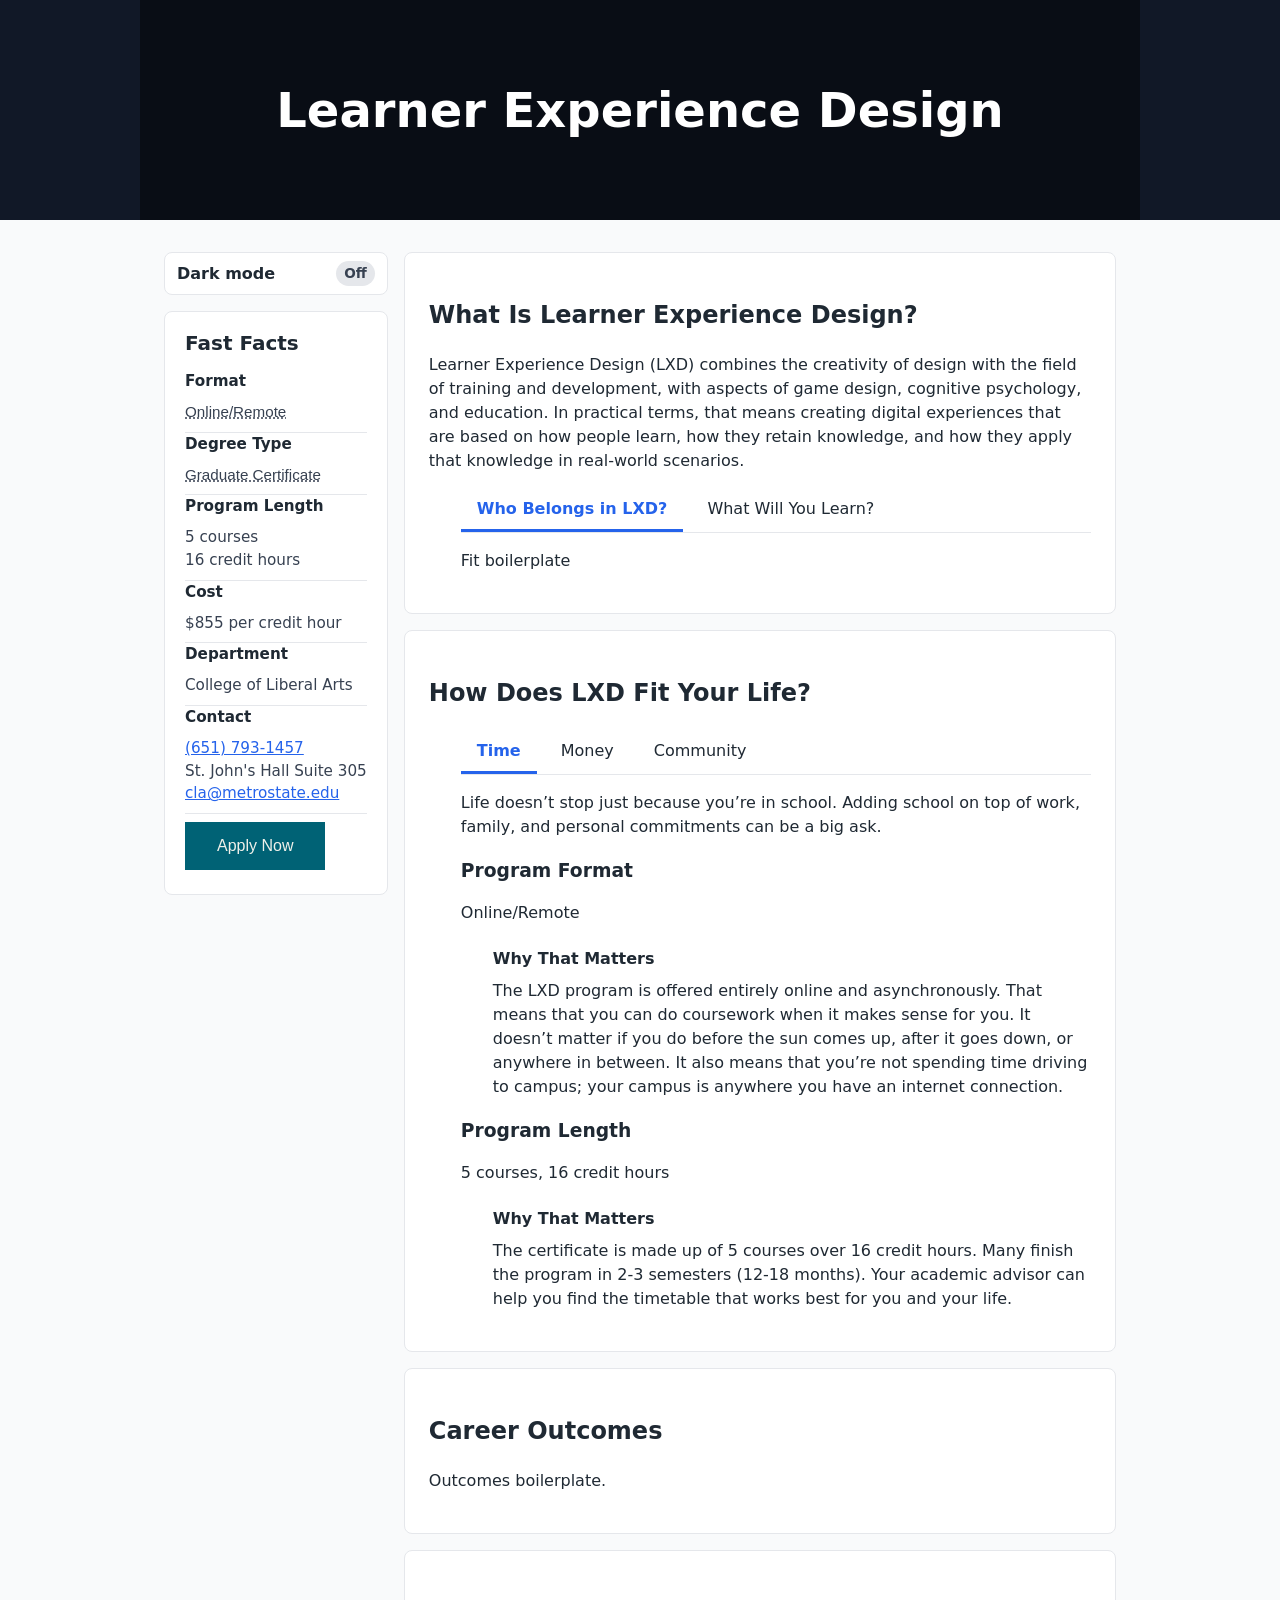
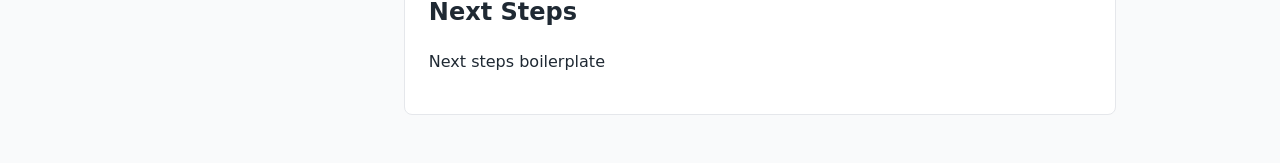
==== index.html @ 90a5d9b2 "y" ====
<!DOCTYPE html>
<html lang="en">
<head>
  <meta charset="UTF-8" />
  <meta name="viewport" content="width=device-width, initial-scale=1.0" />
  <title>Learner Experience Design</title>

  <link rel="stylesheet" href="styles.css" />
</head>

<body>

<!-- Skip to content -->
<a href="#main-content" class="skip-link">Skip to main content</a>

<header class="page-header" role="banner">
  <div class="page-header-inner">
    <div class="header-overlay">
      <h1>Learner Experience Design</h1>
    </div>
  </div>
</header>

<main id="main-content" class="layout" role="main">

<!-- Sidebar -->
<div class="sidebar">

  <!-- Dark mode toggle -->
  <div class="theme-toggle-wrapper">
    <button
      id="theme-toggle"
      class="theme-toggle"
      role="switch"
      aria-checked="false"
    >
      <span class="toggle-label">Dark mode</span>
      <span class="toggle-state">Off</span>
    </button>
  </div>

  <!-- Fast Facts -->
<aside class="fast-facts" aria-label="Fast facts">
  <h2 class="fact-header">Fast Facts</h2>
  <ul>
    <li>
      <span class="fact-label">Format</span>
  <span class="fact-value">
    <span class="popover-wrap">
      <button class="popover-trigger" aria-describedby="format-info">Online/Remote</button>
      <div id="format-info" class="popover" role="tooltip" aria-hidden="true">
        Classes take place primarily through an online learning portal. They may have synchronous meetings scheduled via video conference tools such as Zoom or Microsoft Teams.
      </div>
    </span>
    </li>
    <li>
      <span class="fact-label">Degree Type</span>
      <span class="fact-value">
        <span class="popover-wrap">
        <button class="popover-trigger" aria-describedby="degree-info">Graduate Certificate</button>
      <div id="degree-info" class="popover" role="tooltip" aria-hidden="true">
        A graduate certificate program is shorter and more focused than a Master's degree program.
      </div>
    </li>
    <li>
      <span class="fact-label">Program Length</span>
      <span class="fact-value fact-value-tight">5 courses</span>
      <span class="fact-value">16 credit hours</span>
    </li>
    <li>
      <span class="fact-label">Cost</span>
      <span class="fact-value">$855 per credit hour</span>
    </li>
    <li>
      <span class="fact-label">Department</span>
      <span class="fact-value">College of Liberal Arts</span>
    </li>
    <li>
      <span class="fact-label">Contact</span>
      <span class="fact-value fact-value-tight"><a href="tel:6517931457">(651) 793-1457</a></span>
      <span class="fact-value fact-value-tight">St. John's Hall Suite 305</span>
      <span class="fact-value">
        <a href="mailto:cla@metrostate.edu">cla@metrostate.edu</a>
      </span>
    </li>
    <li class="fact-button-container">
      <span class="fact-label"><button class="fact-button">Apply Now</button></span>
    </li>
  </ul>
  
</aside>
</div>

<!-- Popovers -->



<section class="content-column">

  <!-- What Is LXD -->
  <section class="card">
    <h2>What Is Learner Experience Design?</h2>
      <p>
        Learner Experience Design (LXD) combines the creativity of design with the field of training and development, with aspects of game design, cognitive psychology, and education. In practical terms, that means creating digital experiences that are based on how people learn, how they retain knowledge, and how they apply that knowledge in real-world scenarios.
      </p>

      <div class="tabs">
        <div class="tab-list" role="tablist" aria-label="LXD Details">
          <button class="tab active"
                  role="tab"
                  aria-selected="true"
                  aria-controls="lxd-fit"
                  id="lxd-fit-tab">
            Who Belongs in LXD?
          </button>

          <button class="tab"
                  role="tab"
                  aria-selected="false"
                  aria-controls="lxd-learn"
                  id="lxd-learn-tab">
            What Will You Learn?
          </button>
        </div>

        <section id="lxd-fit"
                 class="tab-panel"
                 role="tabpanel"
                 aria-labelledby="lxd-fit-tab">
          <p>Fit boilerplate
          </p>
        </section>

        <section id="lxd-learn"
                 class="tab-panel"
                 role="tabpanel"
                 aria-labelledby="lxd-learn-tab">
          <p>
            Learn boilerplate
          </p>
        </section>

      </div>
    </section>

    <!-- How Does It Fit -->
    <section class="card">
      <h2>How Does LXD Fit Your Life?</h2>
        <div class="tabs">
          <div class="tab-list" role="tablist" aria-label="Barriers and Supports">
            <button class="tab active"
                    role="tab"
                    aria-selected="true"
                    aria-controls="life-time"
                    id="life-time-tab">
              Time
            </button>

            <button class="tab"
                    role="tab"
                    aria-selected="false"
                    aria-controls="life-money"
                    id="life-money-tab">
              Money
            </button>
            <button class="tab"
                    role="tab"
                    aria-selected="false"
                    aria-controls="life-community"
                    id="life-community-tab">
              Community
            </button>
          </div>

          <section id="life-time"
                   class="tab-panel"
                   role="tabpanel"
                   aria-labelledby="life-time-tab">
                   
            <p>Life doesn’t stop just because you’re in school. Adding school on top of work, family, and personal commitments can be a big ask.</p>
            <h3>Program Format</h3>
              <p>Online/Remote</p>
                <div class="tab-matters">
                <h4>Why That Matters</h4>
                <p>The LXD program is offered entirely online and asynchronously. That means that you can do coursework when it makes sense for you. It doesn’t matter if you do before the sun comes up, after it goes down, or anywhere in between. It also means that you’re not spending time driving to campus; your campus is anywhere you have an internet connection.</p>
              </div>
                <h3>Program Length</h3>
              <p>5 courses, 16 credit hours</p>
                <div class="tab-matters">
                <h4>Why That Matters</h4>
                <p>The certificate is made up of 5 courses over 16 credit hours. Many finish the program in 2-3 semesters (12-18 months). Your academic advisor can help you find the timetable that works best for you and your life.</p>
              </div>
          </section>

          <section id="life-money"
                   class="tab-panel"
                   role="tabpanel"
                   aria-labelledby="life-money-tab">
            <p>Money boilerplate.</p>
          </section>
          <section id="life-community"
                   class="tab-panel"
                   role="tabpanel"
                   aria-labelledby="life-community-tab">
            <p>Community boilerplate.</p>
          </section>
        </div>
    </section>

    <section class="card">
      <h2>Career Outcomes</h2>
      <p>Outcomes boilerplate.</p>
    </section>

    <section class="card">
      <h2>Next Steps</h2>
      <p>Next steps boilerplate</p>
    </section>

  </section>
</main>

<script src="script.js"></script>
</body>
</html>
---- styles.css ----
/* =====================================================
   Theme Variables (Light Default)
===================================================== */

:root {
  /* Page & surfaces */
  --bg-page: #f9fafb;
  --bg-surface: #ffffff;
  --bg-header: #111827;

  /* Text */
  --text-primary: #1f2933;
  --text-secondary: #374151;

  /* Borders & accents */
  --border-default: #e5e7eb;
  --accent: #2563eb;

   /* Buttons */
   --button-default: #006275;
   --button-text: #F0F1EA
}

/* Dark theme overrides */
[data-theme="dark"] {
  --bg-page: #0f172a;
  --bg-surface: #020617;
  --bg-header: #020617;

  --text-primary: #e5e7eb;
  --text-secondary: #cbd5f5;

  --border-default: #334155;
  --accent: #60a5fa;

      /* Buttons */
   --button-default: #D5EBF5;
   --button-text: #000000;
}

/* =====================================================
   Skip Link
===================================================== */

.skip-link {
  position: absolute;
  top: -40px;
  left: 0;
  background: var(--accent);
  color: #ffffff;
  padding: 0.5rem 1rem;
  z-index: 100;
  text-decoration: none;
  font-weight: 600;
}

.skip-link:focus {
  top: 0;
}

/* =====================================================
   Base Styles
===================================================== */

body {
  margin: 0;
  font-family: system-ui, -apple-system, Segoe UI, Roboto, sans-serif;
  font-size: 1rem;
  line-height: 1.5;
  background-color: var(--bg-page);
  color: var(--text-primary);
}

/* =====================================================
   Header
===================================================== */

.page-header {
  background: var(--bg-header);
}

.page-header-inner {
  max-width: 1000px;
  margin: 0 auto;
  height: 220px;
  background: url("CCSPA.jpg") center / cover no-repeat;
  position: relative;
}

.header-overlay {
  position: absolute;
  inset: 0;
  background: rgba(0, 0, 0, 0.45);
  display: flex;
  align-items: center;
  justify-content: center;
}

.header-overlay h1 {
  margin: 0;
  font-size: clamp(2rem, 4vw, 3rem);
  color: #ffffff;
}

/* =====================================================
   Layout
===================================================== */

.layout {
  max-width: 1000px;
  margin: 0 auto;
  padding: 2rem 1.5rem;

  display: grid;
  grid-template-columns: max-content 1fr;
  gap: 1rem;
}

.layout, .layout * { 
  box-sizing: border-box; 
}

/* Sidebar and Dark Mode */
.sidebar {
  display: flex;
  flex-direction: column;
  gap: 1rem;
  max-width: 100%;
  align-self: start;
}

.theme-toggle-wrapper {
  width: 100%;
}

.theme-toggle {
  width: 100%;
  display: flex;
  justify-content: space-between;
  align-items: center;

  background: var(--bg-surface);
  color: var(--text-primary);
  border: 1px solid var(--border-default);
  border-radius: 8px;

  padding: 0.5rem 0.75rem;
  font: inherit;
  cursor: pointer;
}

.theme-toggle:focus-visible {
  outline: 2px solid var(--accent);
  outline-offset: 2px;
}

.toggle-label {
  font-weight: 600;
}

.toggle-state {
  font-size: 0.85rem;
  font-weight: 600;
  padding: 0.15rem 0.5rem;
  border-radius: 999px;

  background: var(--border-default);
  color: var(--text-secondary);
}

/* Visual state when ON */
[data-theme="dark"] .toggle-state {
  background: var(--accent);
  color: #ffffff;
}

/* Fast Facts */

.fast-facts {
  background: var(--bg-surface);
  border: 1px solid var(--border-default);
  border-radius: 8px;
  padding: 1rem 1.25rem;

  align-self: start;
  width: auto;
  display: flex;
  flex-direction: column;
}

.fact-header {
  margin: 0 0 0.75rem 0;
  font-size: 1.25rem;
  font-weight: 600;
  color: var(--text-primary);
}

.fast-facts ul {
  list-style: none;
  margin: 0;
  padding: 0;
}

.fast-facts li {
  display: flex;
  flex-direction: column;
  justify-content: top;

  min-height: 3.25rem;
  border-bottom: 1px solid var(--border-default);
}

.fast-facts li:last-child {
  border-bottom: none;
}

.fact-label {
  font-weight: 600;
  font-size: 0.95rem;
  white-space: nowrap;
  padding-bottom: 0.5rem;
}

.fact-value {
  font-size: 0.95rem;
  color: var(--text-secondary);
  white-space: normal;
  padding-bottom: 0.5rem;
}

.fact-value-tight {
  padding-bottom: 0;
}

.fact-value a {
  color: var(--accent);
  text-decoration: underline;
  word-break: break-word;
}

.button, .fact-button {
  background-color: var(--button-default);
  border: none;
  color: var(--button-text);
  padding: 15px 32px;
  text-align: center;
  text-decoration: none;
  display: inline-block;
  font-size: 16px;
  cursor: pointer;
}

.fact-button-container {
  padding-top: 0.5rem;
}

/* =====================================================
   Cards (Main Content)
===================================================== */

.card {
  background: var(--bg-surface);
  border: 1px solid var(--border-default);
  border-radius: 8px;
  padding: 1.5rem;
  margin-bottom: 1rem;
}

/* =====================================================
   Tabs
===================================================== */

.tabs {
  margin-top: 1rem;
}

.tab-list {
  display: flex;
  gap: 0.5rem;
  border-bottom: 1px solid var(--border-default);
}

.tab {
  background: none;
  border: none;
  padding: 0.5rem 1rem;
  font: inherit;
  font-size: 1rem;
  cursor: pointer;
  border-bottom: 3px solid transparent;
  color: var(--text-primary);
}

.tab.active {
  border-bottom-color: var(--accent);
  color: var(--accent);
  font-weight: 600;
}

.tab:focus-visible {
  outline: 2px solid var(--accent);
  outline-offset: 2px;
}

.tab-panel {
  display: none;
  margin-top: 1rem;
  max-width: 100%;
}

.tab-panel.active {
  display: block;
}

.tabs, .tab-matters {
  padding-left: 2rem;
}

.tabs h4 {
  margin-bottom: 0rem;
}

.tabs h3 {
  margin-bottom: .75rem;
}

.tab-matters p{
  margin-top: 0.5rem;
}

/* =====================================================
   Motion Preferences
===================================================== */

@media (prefers-reduced-motion: no-preference) {
  body {
    transition: background-color 0.2s ease, color 0.2s ease;
  }
}

/* =====================================================
   Responsive
===================================================== */

@media (max-width: 768px) {
  .layout {
    grid-template-columns: 1fr;
    padding: 1rem 0.75rem;
  }

  .sidebar {
    max-width: 100vw;
  }
  .fast-facts {
    width: max-content; 
    max-width: 100vw;
    padding: 0.5rem, 0.5rem;
  }

  /* make Fast Facts horizontal/scrollable on narrow screens */
  .fast-facts ul {
    width: 100vw;
    display: flex;
    flex-direction: row;
    flex-wrap: wrap;
    gap: .5rem;
    overflow-x: auto;
    padding: 0.5rem 0;
  }

  .fast-facts li {
    flex: 0 0 auto;
    width: 40%;
    min-height: initial;
    border-right: 1px solid var(--border-default);
    padding-right: 1rem;
    padding-left: 0;
  }

  .fast-facts li:last-child {
    padding-right: 0;
    border-bottom: 1px solid var(--border-default);
  }

  .fact-label {
    white-space: normal;
  }
}

/* Popovers */
.popover-wrap { position: relative; display: inline-block; }
.popover-trigger { background: none; font-size: 0.95rem; border: none; padding: 0; margin: 0; color: inherit; text-decoration: underline dotted; cursor: pointer; }
.popover-trigger:focus { outline: 2px solid #0078d4; outline-offset: 3px; }

/* hidden by default */
.popover { 
  position: absolute;
  display: none;
  left: 100%;
  top: 50%;
  transform: translate(8px, -50%);
  width: clamp(180px, 32vw, 520px);
  max-width: calc(100vw - 32px);
  word-break: break-word  ;
  background: #fff;
  color: #111;
  border-radius: 8px;
  padding: 10px 12px;
  box-shadow: 0 8px 24px rgba(0,0,0,0.15);
  z-index: 9999;
  font-size: 0.95rem;
}

/* show for keyboard and pointer */
.popover-wrap:focus-within .popover,
.popover-wrap:hover .popover {
  display: block;
}

.popover[aria-hidden="true"] { display: none; }
.popover[aria-hidden="false"] { display: block; }

/* arrow */
.popover::before {
  content: "";
  position: absolute;
  width: 12px;
  height: 12px;
  background: #fff;
  transform: rotate(45deg);
  left: -6px;
  top: calc(50% - 6px);
}

/* small screens: stack below */
@media (max-width: 520px) {
  .popover { left: 50%; top: calc(100% + 8px); transform: translateX(-50%); }
  .popover::before { left: 50%; top: -6px; transform: translateX(-50%) rotate(45deg); }
}
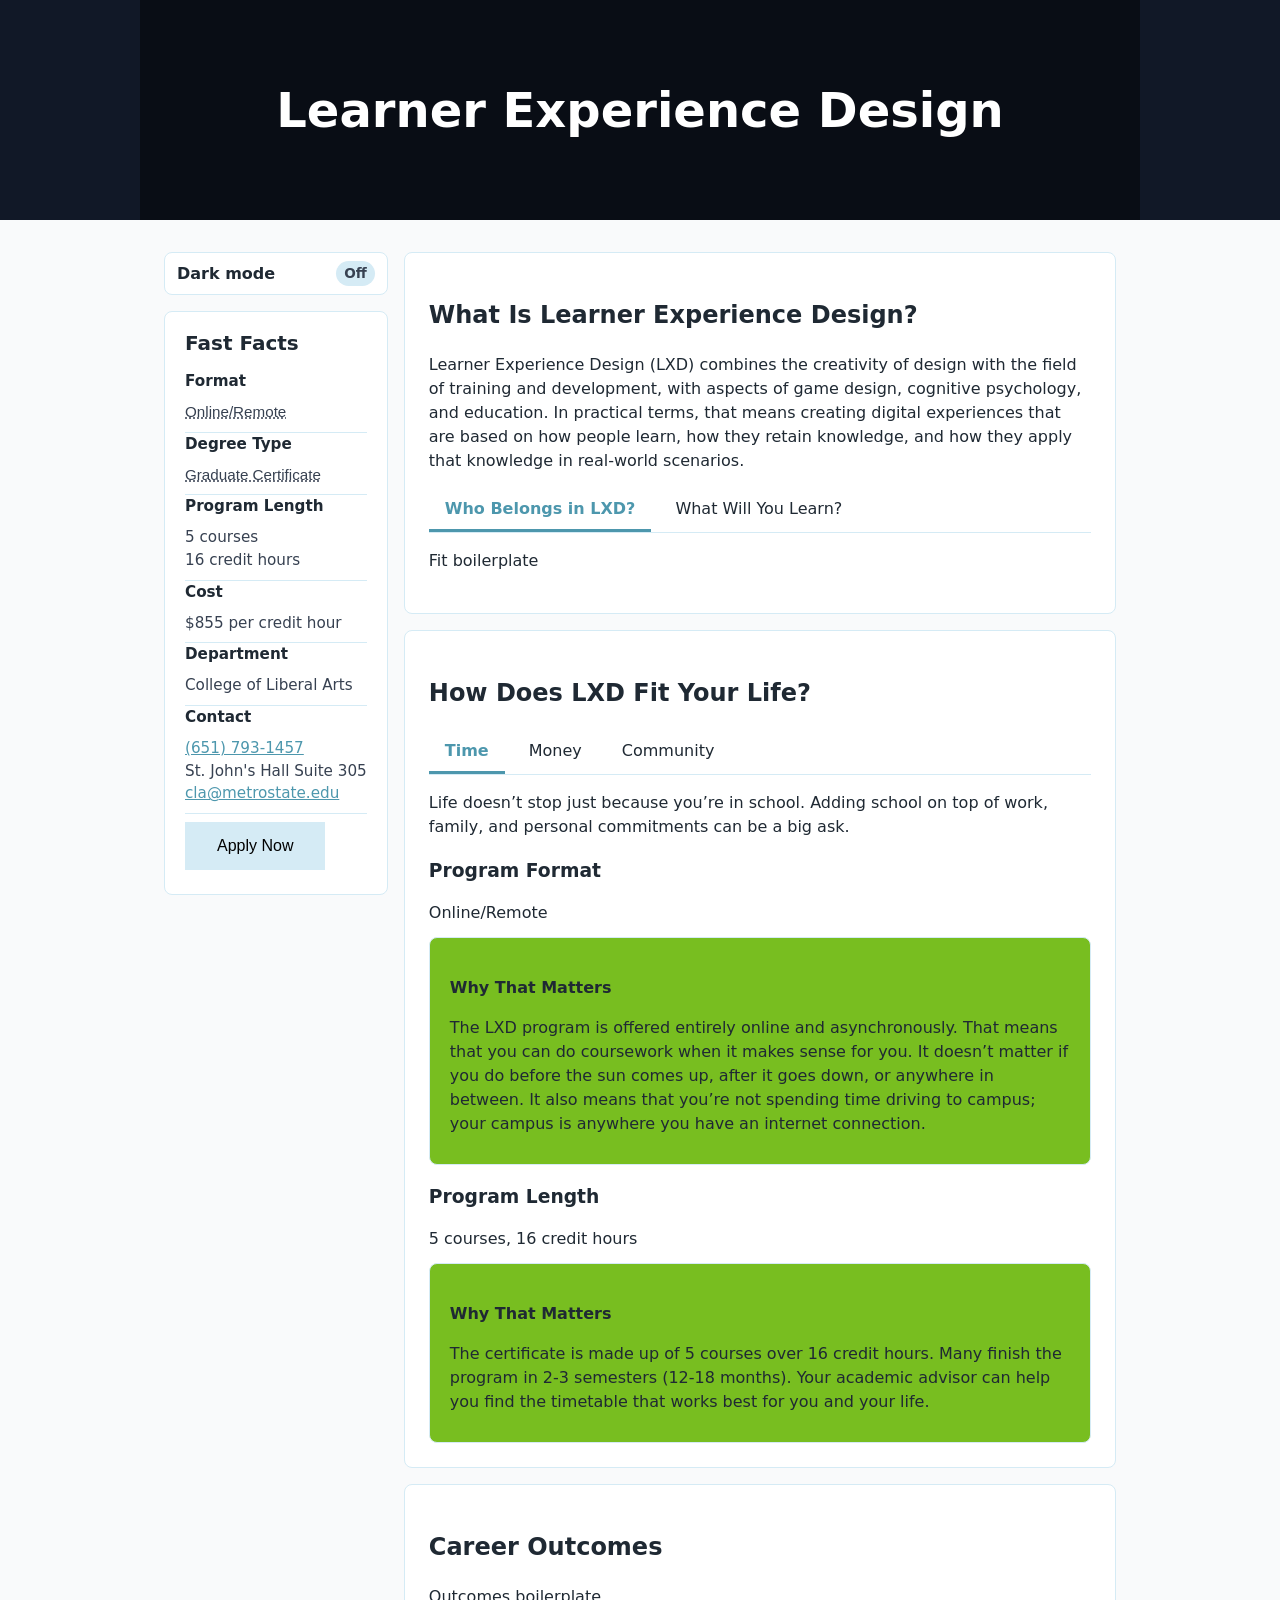
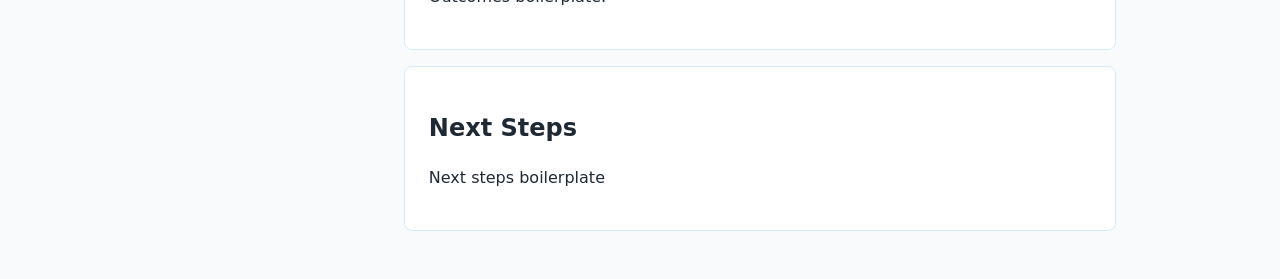
==== commit e20ea6ff: "Ugh I hope I didn't mess this up" ====
--- a/index.html
+++ b/index.html
@@ -178,7 +178,8 @@
                    aria-labelledby="life-time-tab">
                    
             <p>Life doesn’t stop just because you’re in school. Adding school on top of work, family, and personal commitments can be a big ask.</p>
-            <h3>Program Format</h3>
+            <div class="tab-info">
+              <h3>Program Format</h3>
               <p>Online/Remote</p>
                 <div class="tab-matters">
                 <h4>Why That Matters</h4>
@@ -189,6 +190,7 @@
                 <div class="tab-matters">
                 <h4>Why That Matters</h4>
                 <p>The certificate is made up of 5 courses over 16 credit hours. Many finish the program in 2-3 semesters (12-18 months). Your academic advisor can help you find the timetable that works best for you and your life.</p>
+              </div>
               </div>
           </section>
 
--- a/styles.css
+++ b/styles.css
@@ -13,12 +13,15 @@
   --text-secondary: #374151;
 
   /* Borders & accents */
-  --border-default: #e5e7eb;
-  --accent: #2563eb;
+  --border-default: #D5EBF5;
+  --accent: #4D97AD;
+
+  --tab-matters-bg: #78BE20;
+  --tab-matters-text: #000000;
 
    /* Buttons */
-   --button-default: #006275;
-   --button-text: #F0F1EA
+   --button-default: #D5EBF5;
+   --button-text: #000000;
 }
 
 /* Dark theme overrides */
@@ -30,12 +33,15 @@
   --text-primary: #e5e7eb;
   --text-secondary: #cbd5f5;
 
-  --border-default: #334155;
-  --accent: #60a5fa;
+  --border-default: #006275;
+  --accent: #D5EBF5;
+
+  --tab-matters-bg: #12743C;
+  --tab-matters-text: #F0F1EA;
 
       /* Buttons */
-   --button-default: #D5EBF5;
-   --button-text: #000000;
+   --button-default: #006275;
+   --button-text: #ffffff;
 }
 
 /* =====================================================
@@ -312,21 +318,26 @@
   display: block;
 }
 
-.tabs, .tab-matters {
+.tab-matters {
   padding-left: 2rem;
+  background: var(--tab-matters-bg);
+  border: 1px solid var(--border-default);
+  border-radius: 8px;
+  padding: 1rem 1.25rem;
 }
 
 .tabs h4 {
-  margin-bottom: 0rem;
-}
-
-.tabs h3 {
-  margin-bottom: .75rem;
-}
-
-.tab-matters p{
-  margin-top: 0.5rem;
-}
+  margin-bottom: 0.5rem;
+}
+
+.tab-info h3 {
+  margin-bottom: 0.5rem;
+}
+
+.tab-info p{
+  margin-bottom: 0.75rem;
+}
+
 
 /* =====================================================
    Motion Preferences
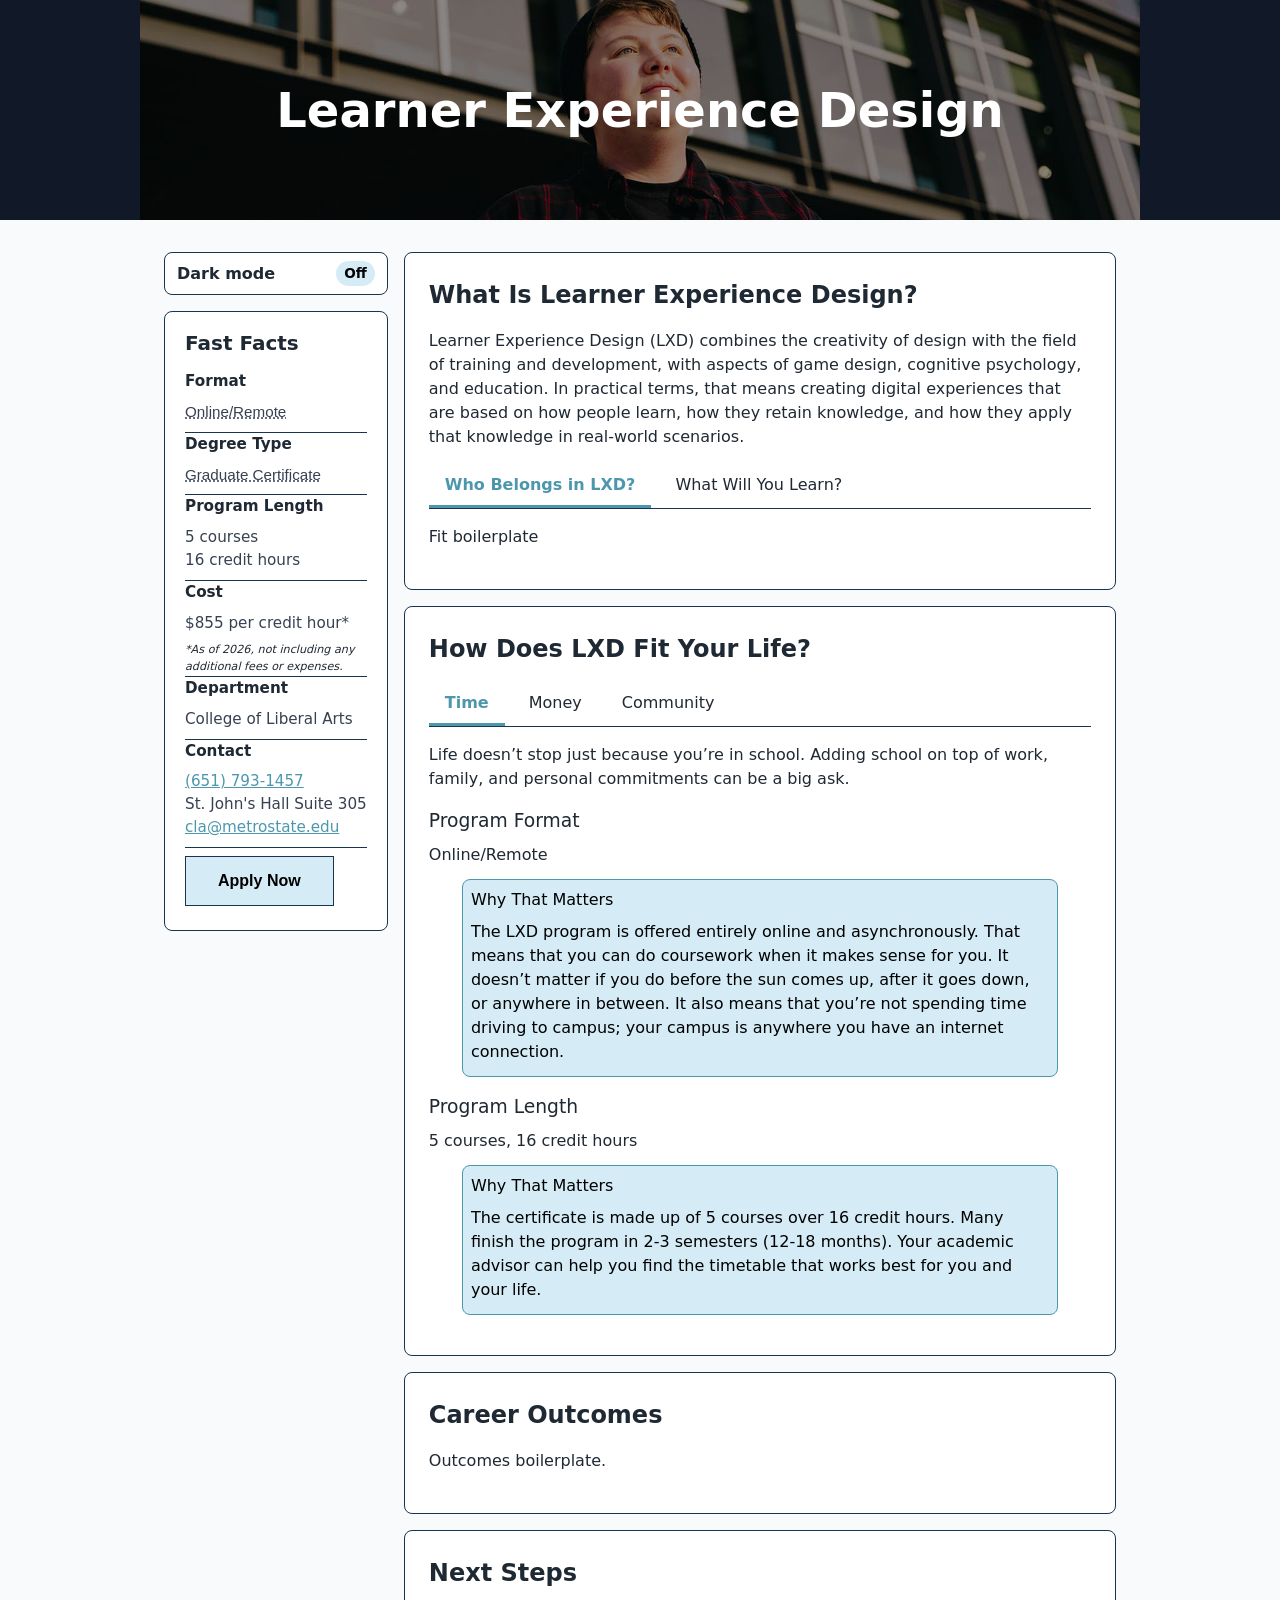
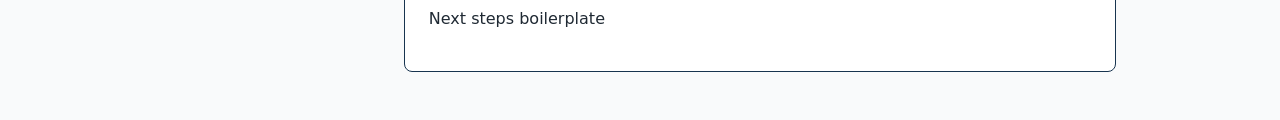
==== commit 452614f5: "Add files via upload" ====
--- a/index.html
+++ b/index.html
@@ -69,7 +69,8 @@
     </li>
     <li>
       <span class="fact-label">Cost</span>
-      <span class="fact-value">$855 per credit hour</span>
+      <span class="fact-value">$855 per credit hour*</span>
+      <span class="disclaimer">*As of 2026, not including any<br>additional fees or expenses.</span>
     </li>
     <li>
       <span class="fact-label">Department</span>
@@ -175,8 +176,7 @@
           <section id="life-time"
                    class="tab-panel"
                    role="tabpanel"
-                   aria-labelledby="life-time-tab">
-                   
+                   aria-labelledby="life-time-tab">  
             <p>Life doesn’t stop just because you’re in school. Adding school on top of work, family, and personal commitments can be a big ask.</p>
             <div class="tab-info">
               <h3>Program Format</h3>
@@ -198,7 +198,17 @@
                    class="tab-panel"
                    role="tabpanel"
                    aria-labelledby="life-money-tab">
-            <p>Money boilerplate.</p>
+            <div class="tab-info">
+              <p>Graduate courses at Metro State University are $855 per credit hour.*</p>
+              <p>At 16 credit hours, the total cost of the LXD graduate certificate is $13,680.</p>
+              <p class="disclaimer">*As of 2026, not including any additional fees or expenses.</p>
+                <div class="tab-matters">
+                <h4>Paying for Your Education</h4>
+                <p><a href=http://metrostate.edu/finances/getting-started/graduate-students target=”_blank”>Gateway Student Services</a> can help you find options for assisting with the cost of attendance, including scholarships and educational loans.</p>
+                <p>Many employers also have tuition reimbursement programs available. Check with your employer’s Employee Resources to see if yours offers assistance.</p>
+
+              </div>
+              </div>
           </section>
           <section id="life-community"
                    class="tab-panel"
--- a/styles.css
+++ b/styles.css
@@ -13,15 +13,20 @@
   --text-secondary: #374151;
 
   /* Borders & accents */
-  --border-default: #D5EBF5;
+  --border-default: #18344F;
   --accent: #4D97AD;
 
-  --tab-matters-bg: #78BE20;
+  --tab-matters-bg: #D5EBF5;
   --tab-matters-text: #000000;
+  --tab-matters-border: #4D97AD;
 
    /* Buttons */
    --button-default: #D5EBF5;
    --button-text: #000000;
+
+   --popover-bg: #ffffff;
+   --popover-text: #000000;
+   --popover-border: none;
 }
 
 /* Dark theme overrides */
@@ -36,12 +41,17 @@
   --border-default: #006275;
   --accent: #D5EBF5;
 
-  --tab-matters-bg: #12743C;
+  --tab-matters-bg: #18344F;
   --tab-matters-text: #F0F1EA;
+  --tab-matters-border: #006275;
 
       /* Buttons */
    --button-default: #006275;
    --button-text: #ffffff;
+
+   --popover-bg: #000000;
+   --popover-text: #F0F1EA;
+   --popover-border: 1px solid #D5EBF5;
 }
 
 /* =====================================================
@@ -77,6 +87,11 @@
   color: var(--text-primary);
 }
 
+.disclaimer {
+  font-size: .7rem;
+  font-style: italic;
+}
+
 /* =====================================================
    Header
 ===================================================== */
@@ -170,14 +185,18 @@
   padding: 0.15rem 0.5rem;
   border-radius: 999px;
 
-  background: var(--border-default);
-  color: var(--text-secondary);
+  background: var(--button-default);
+  color: var(--button-text);
 }
 
 /* Visual state when ON */
 [data-theme="dark"] .toggle-state {
-  background: var(--accent);
+  background: var(--button-default);
   color: #ffffff;
+}
+
+.card h2 {
+  margin-block: 0rem;
 }
 
 /* Fast Facts */
@@ -187,7 +206,6 @@
   border: 1px solid var(--border-default);
   border-radius: 8px;
   padding: 1rem 1.25rem;
-
   align-self: start;
   width: auto;
   display: flex;
@@ -205,13 +223,13 @@
   list-style: none;
   margin: 0;
   padding: 0;
+  justify-content: center;
 }
 
 .fast-facts li {
   display: flex;
   flex-direction: column;
   justify-content: top;
-
   min-height: 3.25rem;
   border-bottom: 1px solid var(--border-default);
 }
@@ -246,13 +264,14 @@
 
 .button, .fact-button {
   background-color: var(--button-default);
-  border: none;
+  border: 1px solid var(--border-default);
   color: var(--button-text);
   padding: 15px 32px;
   text-align: center;
   text-decoration: none;
   display: inline-block;
   font-size: 16px;
+  font-weight: bold;
   cursor: pointer;
 }
 
@@ -319,23 +338,29 @@
 }
 
 .tab-matters {
-  padding-left: 2rem;
+  margin: 0 5% 1rem 5%;
+  padding: 0 .5rem 0rem 0.5rem;
+  color: var(--tab-matters-text);
   background: var(--tab-matters-bg);
-  border: 1px solid var(--border-default);
+  border: 1px solid var(--tab-matters-border);
   border-radius: 8px;
-  padding: 1rem 1.25rem;
-}
-
-.tabs h4 {
+}
+
+h3 {
   margin-bottom: 0.5rem;
-}
-
-.tab-info h3 {
-  margin-bottom: 0.5rem;
+  margin-top: 0;
+  padding: 0;
+  font-weight: 500;
+}
+
+h4 {
+  margin-block: 0.5rem;
+  font-weight: 500;
 }
 
 .tab-info p{
   margin-bottom: 0.75rem;
+  margin-top: 0;
 }
 
 
@@ -349,59 +374,9 @@
   }
 }
 
-/* =====================================================
-   Responsive
-===================================================== */
-
-@media (max-width: 768px) {
-  .layout {
-    grid-template-columns: 1fr;
-    padding: 1rem 0.75rem;
-  }
-
-  .sidebar {
-    max-width: 100vw;
-  }
-  .fast-facts {
-    width: max-content; 
-    max-width: 100vw;
-    padding: 0.5rem, 0.5rem;
-  }
-
-  /* make Fast Facts horizontal/scrollable on narrow screens */
-  .fast-facts ul {
-    width: 100vw;
-    display: flex;
-    flex-direction: row;
-    flex-wrap: wrap;
-    gap: .5rem;
-    overflow-x: auto;
-    padding: 0.5rem 0;
-  }
-
-  .fast-facts li {
-    flex: 0 0 auto;
-    width: 40%;
-    min-height: initial;
-    border-right: 1px solid var(--border-default);
-    padding-right: 1rem;
-    padding-left: 0;
-  }
-
-  .fast-facts li:last-child {
-    padding-right: 0;
-    border-bottom: 1px solid var(--border-default);
-  }
-
-  .fact-label {
-    white-space: normal;
-  }
-}
-
 /* Popovers */
 .popover-wrap { position: relative; display: inline-block; }
 .popover-trigger { background: none; font-size: 0.95rem; border: none; padding: 0; margin: 0; color: inherit; text-decoration: underline dotted; cursor: pointer; }
-.popover-trigger:focus { outline: 2px solid #0078d4; outline-offset: 3px; }
 
 /* hidden by default */
 .popover { 
@@ -413,8 +388,9 @@
   width: clamp(180px, 32vw, 520px);
   max-width: calc(100vw - 32px);
   word-break: break-word  ;
-  background: #fff;
-  color: #111;
+  background: var(--popover-bg);
+  color: var(--popover-text);
+  border: var(--popover-border);
   border-radius: 8px;
   padding: 10px 12px;
   box-shadow: 0 8px 24px rgba(0,0,0,0.15);
@@ -437,14 +413,63 @@
   position: absolute;
   width: 12px;
   height: 12px;
-  background: #fff;
+  background: var(--popover-bg);
+  border-top: var(--popover-border);
+  border-left: var(--popover-border);
   transform: rotate(45deg);
   left: -6px;
   top: calc(50% - 6px);
 }
 
-/* small screens: stack below */
-@media (max-width: 520px) {
-  .popover { left: 50%; top: calc(100% + 8px); transform: translateX(-50%); }
+/* =====================================================
+   Responsive
+===================================================== */
+
+@media (max-width: 768px) {
+  .layout {
+    grid-template-columns: 1fr;
+    padding: 1rem 0.75rem;
+  }
+
+  .sidebar {
+    max-width: 100vw;
+  }
+  .fast-facts {
+    max-width: 100vw;
+    padding: 0.5rem, 0.5rem;
+  }
+
+  .fast-facts ul {
+    width: 100vw;
+    display: flex;
+    flex-direction: row;
+    flex-wrap: wrap;
+    gap: .5rem;
+    overflow-x: auto;
+    padding: 0.5rem 0;
+  }
+
+  .fast-facts li {
+    flex: 0 0 auto;
+    width: 30%;
+    min-height: initial;
+    border-bottom: none;
+    padding-right: 1rem;
+    padding-left: 0;
+  }
+
+  .fast-facts li:last-child {
+    justify-content: center;
+    align-items: center;
+    padding-right: 0;
+    border-bottom: none;
+    border-right: none;
+  }
+
+  .fact-label {
+    white-space: normal;
+  }
+
+  .popover { left: 100%; top: calc(100% + 8px); transform: translateX(-50%); }
   .popover::before { left: 50%; top: -6px; transform: translateX(-50%) rotate(45deg); }
 }
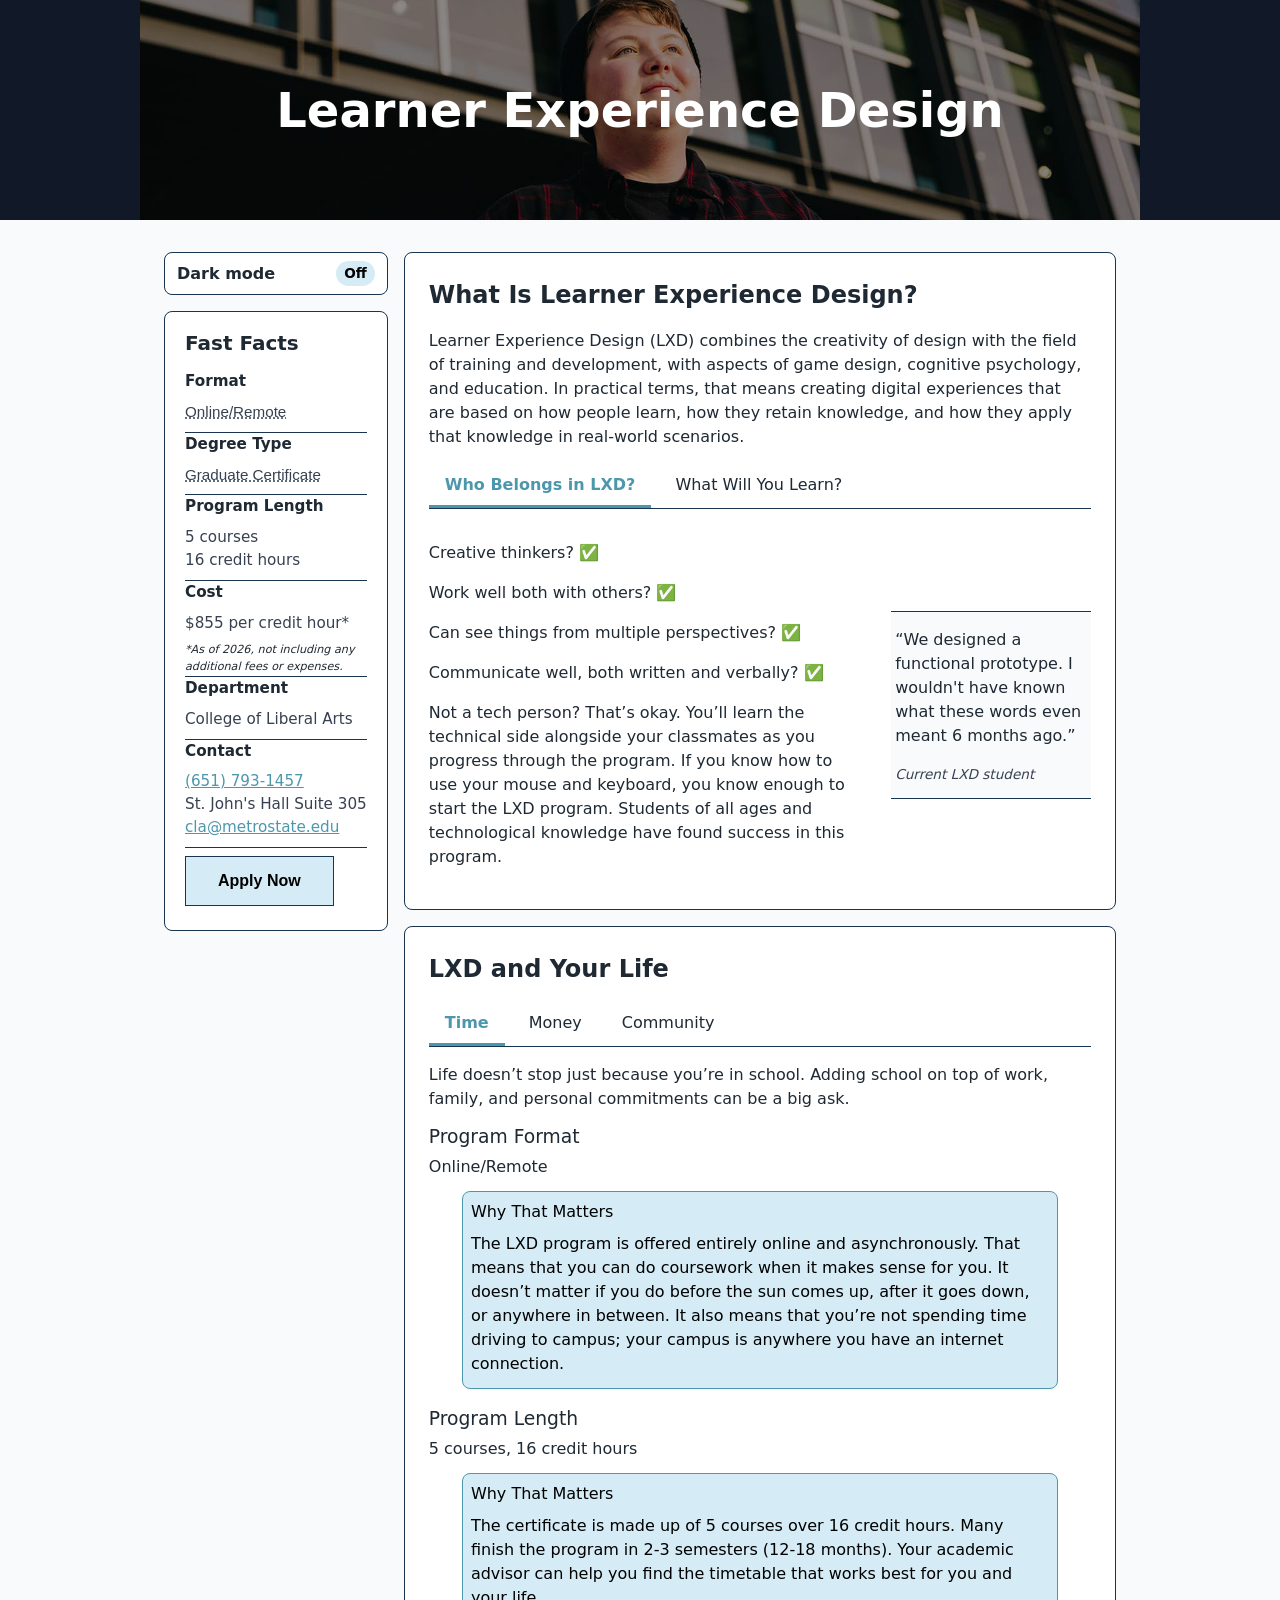
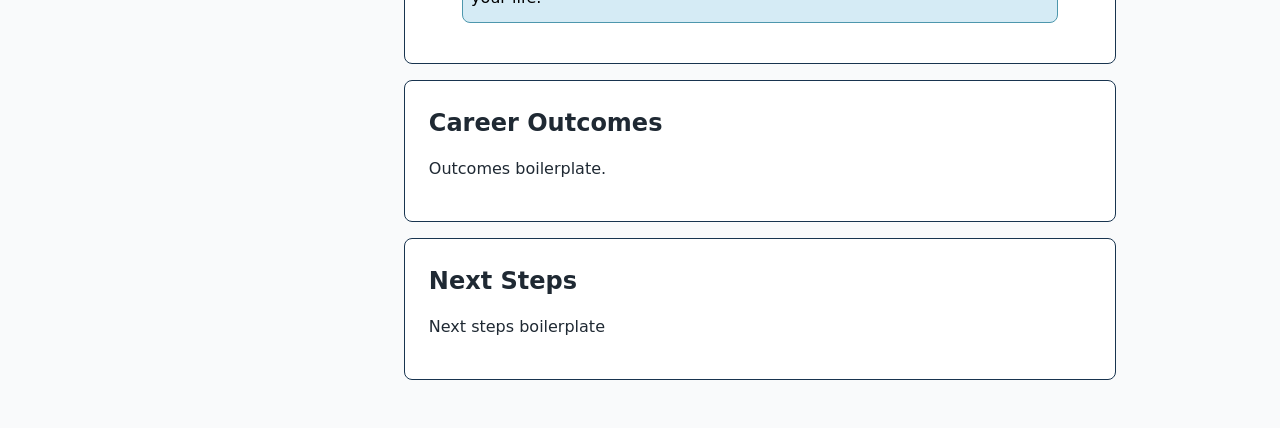
==== commit 25e54d2b: "Many changes" ====
--- a/index.html
+++ b/index.html
@@ -128,17 +128,40 @@
                  class="tab-panel"
                  role="tabpanel"
                  aria-labelledby="lxd-fit-tab">
-          <p>Fit boilerplate
-          </p>
+                 <div class="tab-info-row">
+                  <span class="left-aligned">
+                  <p>
+                    Creative thinkers? ✅</p>
+                    <p>Work well both with others? ✅</p>
+                    <p>Can see things from multiple perspectives? ✅</p>
+                    <p>Communicate well, both written and verbally? ✅</p>
+                  <p>
+                    Not a tech person? That’s okay. You’ll learn the technical side alongside your classmates as you progress through the program. If you know how to use your mouse and keyboard, you know enough to start the LXD program. Students of all ages and technological knowledge have found success in this program.
+                  </p></span>
+                  <div class="tab-quote">
+                    <p>
+                      “We designed a functional prototype. I wouldn't have known what these words even meant 6 months ago.”</p>
+                      <p class="quote-attribution">Current LXD student</p>
+                  </div>
         </section>
 
         <section id="lxd-learn"
                  class="tab-panel"
                  role="tabpanel"
                  aria-labelledby="lxd-learn-tab">
-          <p>
-            Learn boilerplate
-          </p>
+          <div class="tab-info-learn">
+            <p>The Learner Experience Design program is made up of five courses, all focused on getting you the skills you need to be successful in the field.</p>
+            <h3>Foundations of Learner Experience Design (4 credits)</h3>
+              <p>This course is an introduction to the topic, and teaches concepts and techniques from design principles, instructional design, user experience design, and learning and development.</p>
+            <h3>User Experience and Design Thinking (4 credits)</h3>
+              <p>This course focuses on user experience, with a user-centered approach. You’ll learn how to find what your learners need and want and test design solutions.</p>
+            <h3>Tools for Learner Experience Design (2 credits)</h3>
+              <p>This course focuses on the eLearning tools you will actually use in your career. You will use these tools to create real learning experiences to meet the needs of an intended audience.</p>
+            <h3>Strategies for Learner Experience Design (2 credits)</h3>
+                <p>This course is about the strategies and tools you will use to promote learner retention. It covers several strategies, all with an underlying emphasis on personalization and design.</p>
+            <h3>Elective (4 credits)</h3>
+                <p>Your academic advisor will help you find which elective is best for you. Recommended classes will help support and elevate your knowledge, with topics including editing, project management, technical communication, and more.</p>
+          </div>
         </section>
 
       </div>
@@ -146,7 +169,7 @@
 
     <!-- How Does It Fit -->
     <section class="card">
-      <h2>How Does LXD Fit Your Life?</h2>
+      <h2>LXD and Your Life</h2>
         <div class="tabs">
           <div class="tab-list" role="tablist" aria-label="Barriers and Supports">
             <button class="tab active"
@@ -177,8 +200,8 @@
                    class="tab-panel"
                    role="tabpanel"
                    aria-labelledby="life-time-tab">  
-            <p>Life doesn’t stop just because you’re in school. Adding school on top of work, family, and personal commitments can be a big ask.</p>
             <div class="tab-info">
+              <p>Life doesn’t stop just because you’re in school. Adding school on top of work, family, and personal commitments can be a big ask.</p>
               <h3>Program Format</h3>
               <p>Online/Remote</p>
                 <div class="tab-matters">
--- a/styles.css
+++ b/styles.css
@@ -347,7 +347,7 @@
 }
 
 h3 {
-  margin-bottom: 0.5rem;
+  margin-bottom: 0.25rem;
   margin-top: 0;
   padding: 0;
   font-weight: 500;
@@ -361,6 +361,34 @@
 .tab-info p{
   margin-bottom: 0.75rem;
   margin-top: 0;
+}
+
+.tab-info-row {
+  display: flex;
+  flex-direction: row;
+}
+
+.left-aligned {
+  display: block;
+  max-width: 65%;
+  margin-right: 2rem;
+}
+
+.tab-quote {
+  display: block;
+  align-self: center;
+  max-width: 35%;
+  border-top: 1px solid var(--border-default);
+  border-bottom: 1px solid var(--border-default);
+  background: var(--bg-page);
+  padding: 0 .25rem;
+}
+
+.quote-attribution {
+  font-style: italic;
+  font-size: .85rem;
+  color: var(--text-secondary);
+  justify-self: right;
 }
 
 
@@ -472,4 +500,13 @@
 
   .popover { left: 100%; top: calc(100% + 8px); transform: translateX(-50%); }
   .popover::before { left: 50%; top: -6px; transform: translateX(-50%) rotate(45deg); }
-}
+
+  .tab-info-row {
+    display: flex;
+    flex-direction: column;
+  }
+
+  .left-aligned {
+    max-width: 100%;
+  }
+}
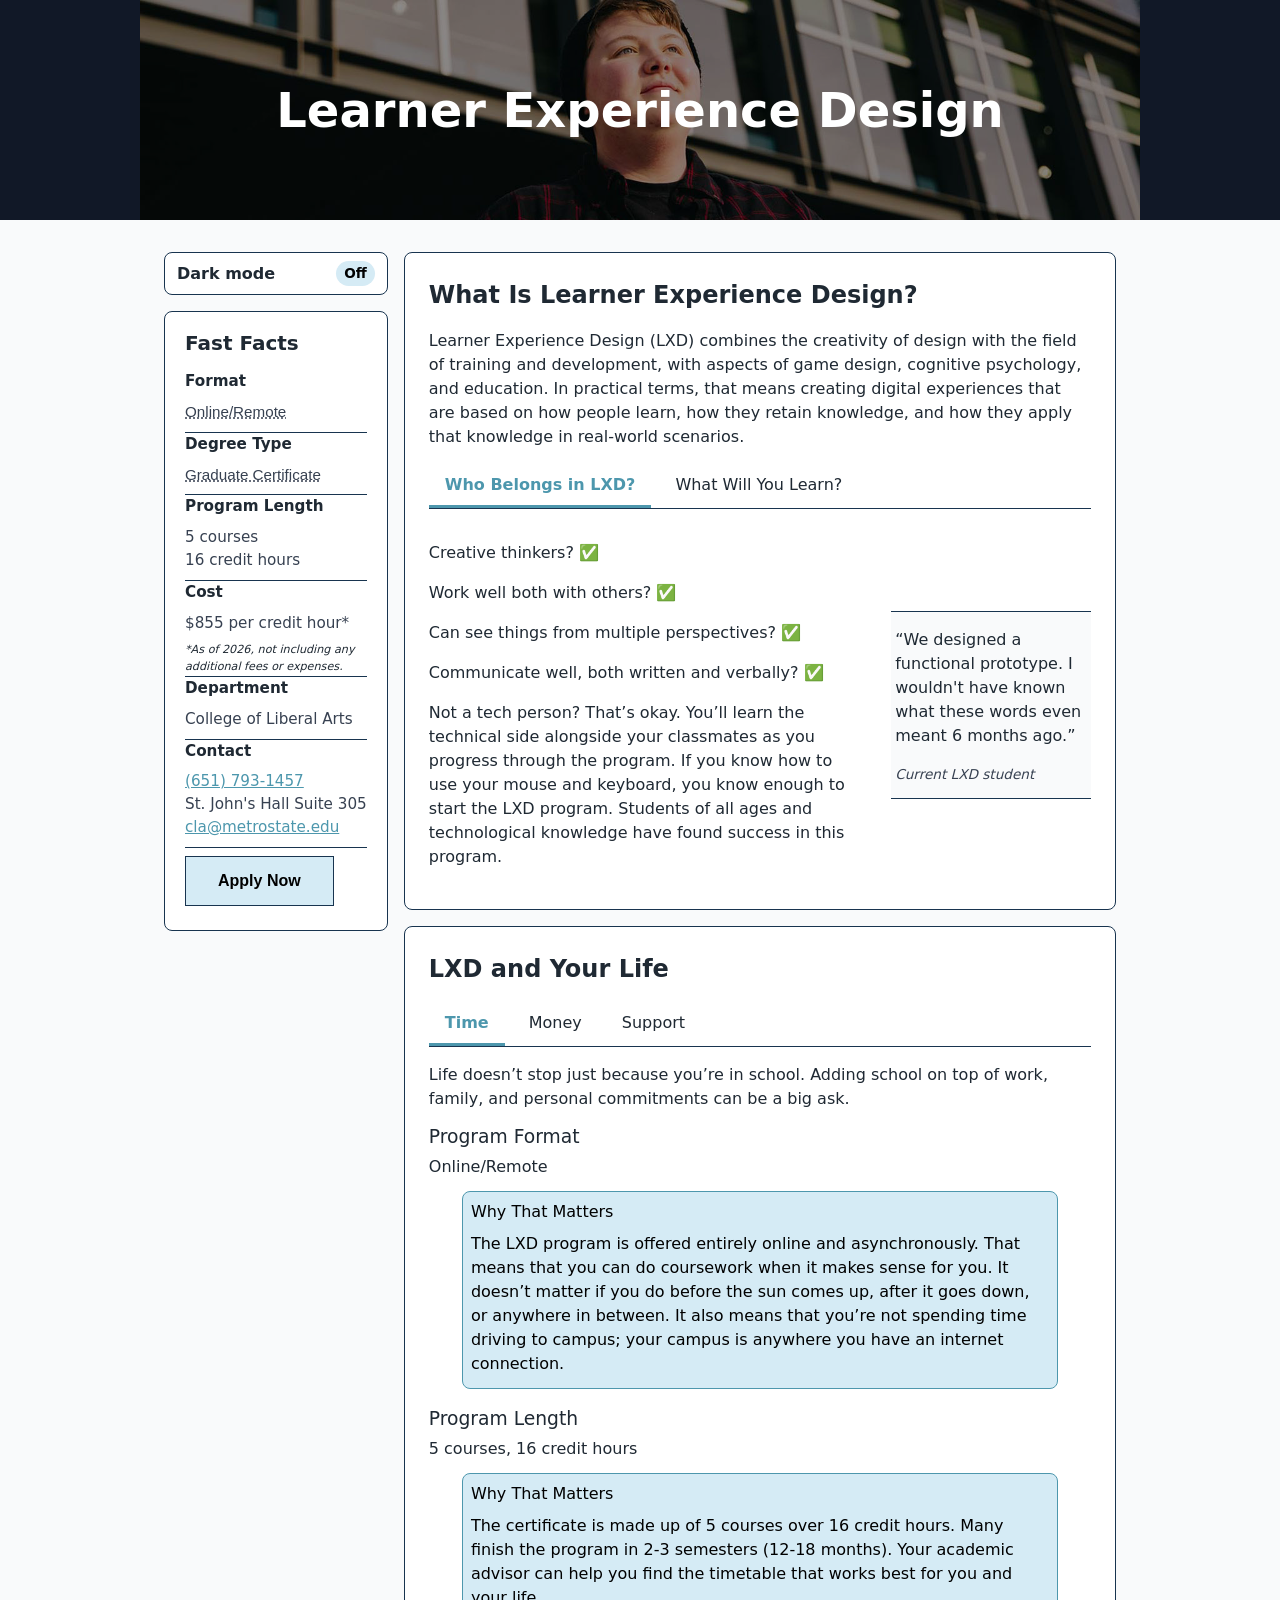
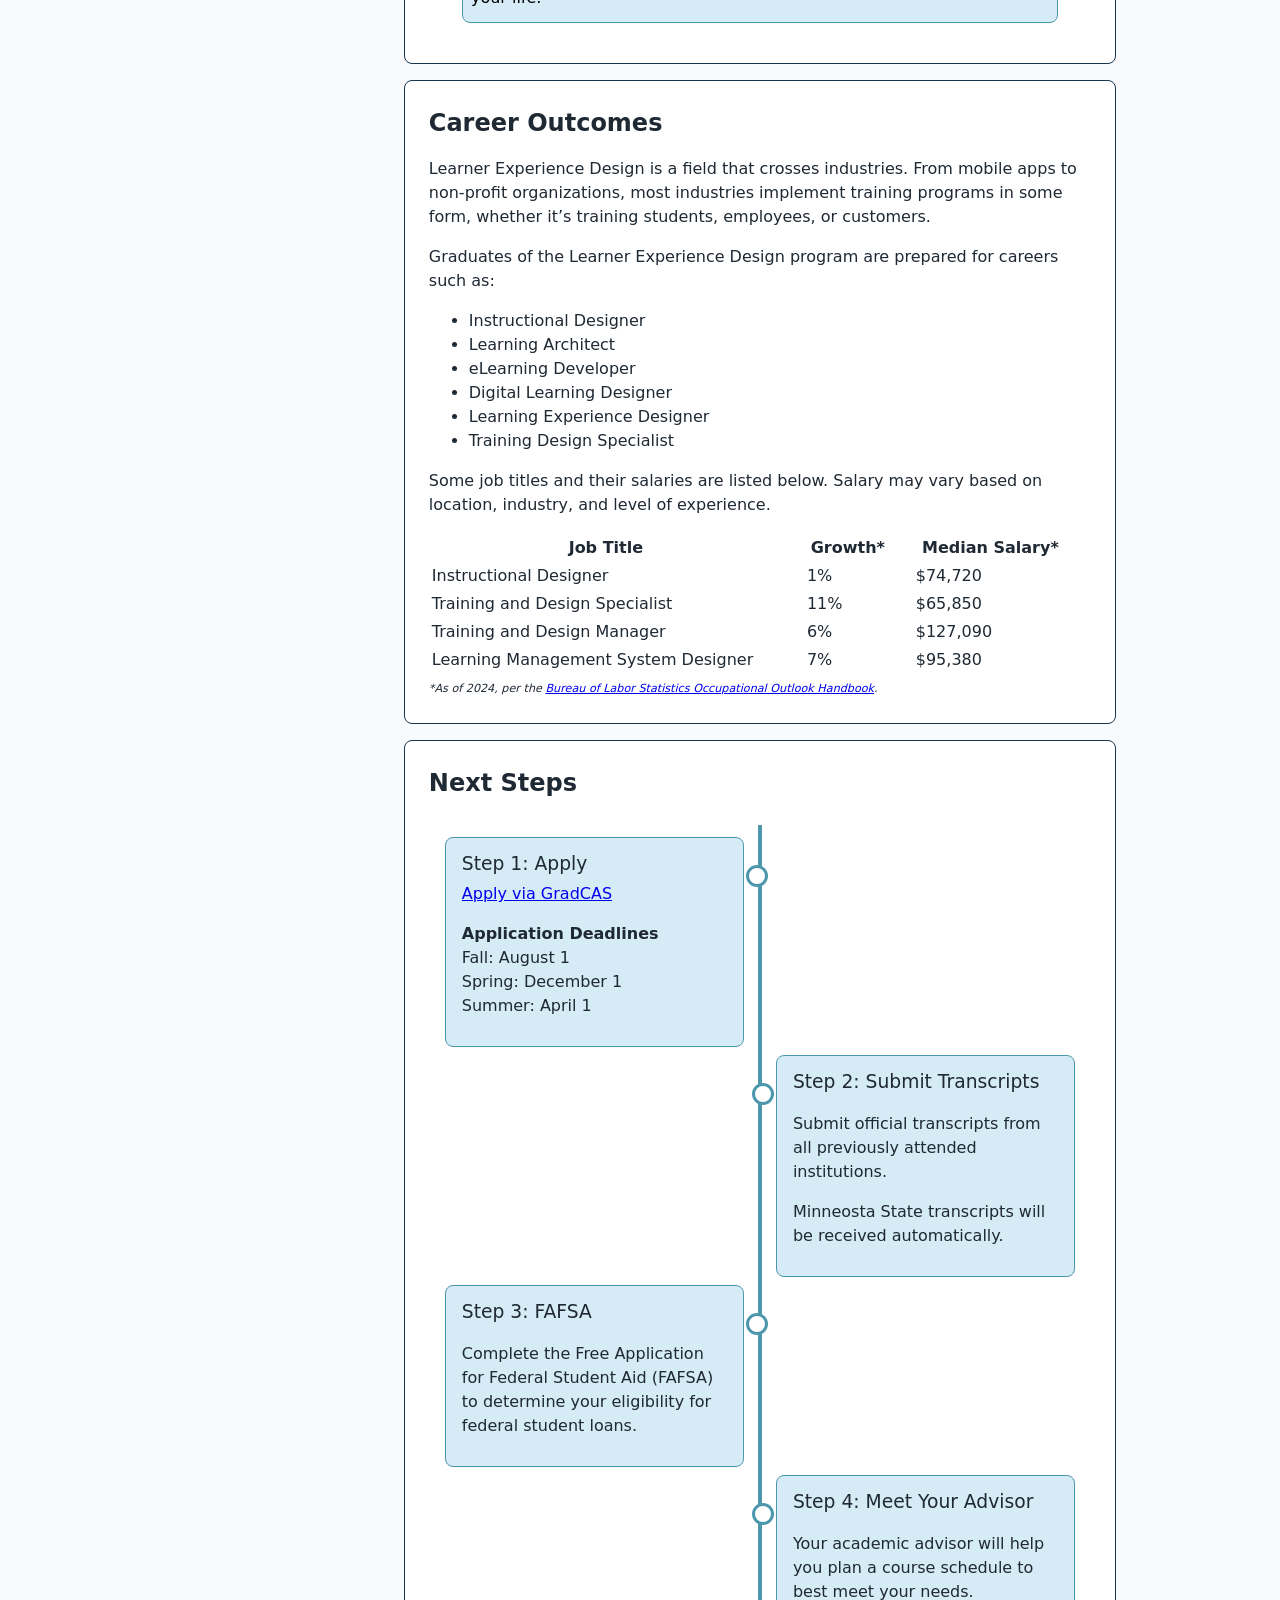
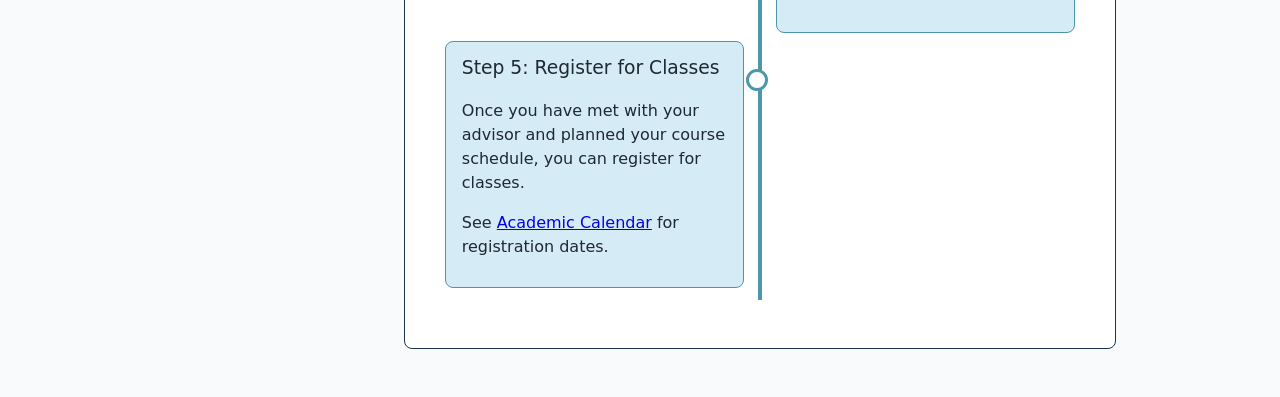
==== commit 5259d0e2: "Add files via upload Draft - Ready for Peer Review" ====
--- a/index.html
+++ b/index.html
@@ -6,6 +6,7 @@
   <title>Learner Experience Design</title>
 
   <link rel="stylesheet" href="styles.css" />
+  <link rel="stylesheet" href="https://www.w3schools.com/w3css/5/w3.css">
 </head>
 
 <body>
@@ -85,7 +86,7 @@
       </span>
     </li>
     <li class="fact-button-container">
-      <span class="fact-label"><button class="fact-button">Apply Now</button></span>
+      <span class="fact-label"><a href="https://metrostate.edu/apply-now" target="_blank"><button class="fact-button">Apply Now</button></a></span>
     </li>
   </ul>
   
@@ -151,16 +152,16 @@
                  aria-labelledby="lxd-learn-tab">
           <div class="tab-info-learn">
             <p>The Learner Experience Design program is made up of five courses, all focused on getting you the skills you need to be successful in the field.</p>
-            <h3>Foundations of Learner Experience Design (4 credits)</h3>
-              <p>This course is an introduction to the topic, and teaches concepts and techniques from design principles, instructional design, user experience design, and learning and development.</p>
+            <div class="tab-enclosure-learn"><h3>Foundations of Learner Experience Design (4 credits)</h3>
+              <p>This course is an introduction to the topic, and teaches concepts and techniques from design principles, instructional design, user experience design, and learning and development.</p></div>
             <h3>User Experience and Design Thinking (4 credits)</h3>
               <p>This course focuses on user experience, with a user-centered approach. You’ll learn how to find what your learners need and want and test design solutions.</p>
-            <h3>Tools for Learner Experience Design (2 credits)</h3>
-              <p>This course focuses on the eLearning tools you will actually use in your career. You will use these tools to create real learning experiences to meet the needs of an intended audience.</p>
+            <div class="tab-enclosure-learn"><h3>Tools for Learner Experience Design (2 credits)</h3>
+              <p>This course focuses on the eLearning tools you will actually use in your career. You will use these tools to create real learning experiences to meet the needs of an intended audience.</p></div>
             <h3>Strategies for Learner Experience Design (2 credits)</h3>
                 <p>This course is about the strategies and tools you will use to promote learner retention. It covers several strategies, all with an underlying emphasis on personalization and design.</p>
-            <h3>Elective (4 credits)</h3>
-                <p>Your academic advisor will help you find which elective is best for you. Recommended classes will help support and elevate your knowledge, with topics including editing, project management, technical communication, and more.</p>
+            <div class="tab-enclosure-learn"><h3>Elective (4 credits)</h3>
+                <p>Your academic advisor will help you find which elective is best for you. Recommended classes will help support and elevate your knowledge, with topics including editing, project management, technical communication, and more.</p></div>
           </div>
         </section>
 
@@ -192,7 +193,7 @@
                     aria-selected="false"
                     aria-controls="life-community"
                     id="life-community-tab">
-              Community
+              Support
             </button>
           </div>
 
@@ -237,19 +238,117 @@
                    class="tab-panel"
                    role="tabpanel"
                    aria-labelledby="life-community-tab">
-            <p>Community boilerplate.</p>
+            <h3>Resources</h3>
+            <p>Metro State has several offices dedicated to supporting your life both inside and outside the classroom.</p>
+            <p>The <a href="https://www.metrostate.edu/accessibility" target="_blank">Center for Accessibility Resources</a> helps to ensure that university services are accessible and works to minimize the barriers that disability can create for students.</p>
+            <p><a href="https://www.metrostate.edu/students/support/mental-health-wellness-resources" target="_blank">Metro State Mental Health and Wellness Resources</a> provide a centralized list of campus and community support options for a wide range of mental health needs.</p>
+            <p>The <a href="https://services.metrostate.edu/" target="_blank">Metro State Service Center</a> offers a Knowledge Base and an online portal for technical support. For in-person assistance, the Library and Learning Center’s first-floor desk can help with application and software issues related to your studies.</p>
+            <p>See all the resources available on the <a href="https://www.metrostate.edu/students/support" target="_blank">Metro State Student Support</a> website.</p>
+            <h3>Academic Assistance</h3>
+            <p>Metro State’s Library and Learning Center is a hub for academic assistance. Librarians are available to provide research support, from help searching databases to evaluating sources and managing citations. The Library also offers writing support, helping students develop and revise their writing, organize ideas, and apply citation styles. Research and writing assistance are available within the Library both in-person and online, ensuring flexible support that works with your schedule.</p>
+            <p>Visit the <a href="https://library.metrostate.edu/help/" target="_blank">Library and Learning Center</a> webpage to learn more about how it can help you.</p>
+            <h3>Age and Adult Learners</h3>
+            <p>One of the biggest challenges when working adults return to college is the concern that they’ll be the oldest person in the room. In Learner Experience Design, that doesn’t have to be part of the equation. The majority of LXD students are adults who have been in the workforce and are now seeking to advance, shift, or re-focus their careers. </p>
           </section>
         </div>
     </section>
 
     <section class="card">
       <h2>Career Outcomes</h2>
-      <p>Outcomes boilerplate.</p>
+      <p>Learner Experience Design is a field that crosses industries. From mobile apps to non-profit organizations, most industries implement training programs in some form, whether it’s training students, employees, or customers.</p>
+      <p>Graduates of the Learner Experience Design program are prepared for careers such as:</p>
+      <ul>
+        <li>Instructional Designer</li>
+        <li>Learning Architect</li>
+        <li>eLearning Developer</li>
+        <li>Digital Learning Designer</li>
+        <li>Learning Experience Designer</li>
+        <li>Training Design Specialist</li>
+      </ul>
+      <p>Some job titles and their salaries are listed below. Salary may vary based on location, industry, and level of experience.</p>
+      <table class="career-table w3-striped w3-bordered w3-hoverable">
+        <thead>
+          <tr>
+            <th>Job Title</th>
+            <th>Growth*</th>
+            <th>Median Salary*</th>
+          </tr>
+        </thead>
+        <tbody>
+          <tr>
+            <td>Instructional Designer</td>
+            <td>1%</td>
+            <td>$74,720</td>
+          </tr>
+          <tr>
+            <td>Training and Design Specialist</td>
+            <td>11%</td>
+            <td>$65,850</td>
+          </tr>
+          <tr>
+            <td>Training and Design Manager</td>
+            <td>6%</td>
+            <td>$127,090</td>
+          </tr>
+          <tr>
+            <td>Learning Management System Designer</td>
+            <td>7%</td>
+            <td>$95,380</td>
+          </tr>
+        </tbody>
+        </table>
+        <span class="disclaimer">*As of 2024, per the <a href="https://www.bls.gov/ooh" target="_blank">Bureau of Labor Statistics Occupational Outlook Handbook</a>.</span>
     </section>
 
     <section class="card">
       <h2>Next Steps</h2>
-      <p>Next steps boilerplate</p>
+      <div class="timeline">
+  <div class="container left">
+    <div class="content">
+      <h3>Step 1: Apply</h3>
+      <a href="https://metrostate.edu/apply-now" target="_blank">Apply via GradCAS</a>
+      <span class="timeline-info">
+      <p><b>Application Deadlines</b><br>
+      Fall: August 1<br>
+      Spring: December 1<br>
+      Summer: April 1</p>
+      </span>
+    </div>
+  </div>
+  <div class="container right">
+    <div class="content">
+      <h3>Step 2: Submit Transcripts</h3>
+      <span class="timeline-info">
+      <p>Submit official transcripts from all previously attended institutions.</p>
+      <p>Minneosta State transcripts will be received automatically.</p>
+      </span>
+    </div>
+  </div>  <div class="container left">
+    <div class="content">
+      <h3>Step 3: FAFSA</h3>
+      <span class="timeline-info">
+      <p>Complete the Free Application for Federal Student Aid (FAFSA) to determine your eligibility for federal student loans.</p>
+      </span>
+    </div>
+  </div>
+  <div class="container right">
+    <div class="content">
+      <h3>Step 4: Meet Your Advisor</h3>
+      <span class="timeline-info">
+      <p>Your academic advisor will help you plan a course schedule to best meet your needs.</p>
+      </span>
+    </div>
+  </div>
+    <div class="container left">
+    <div class="content">
+      <h3>Step 5: Register for Classes</h3>
+      <span class="timeline-info">
+      <p>Once you have met with your advisor and planned your course schedule, you can register for classes.</p>
+      <p>See <a href="https://www.metrostate.edu/academics/calendar" target="_blank">Academic Calendar</a> for registration dates.</p>
+      </span>
+    </div>
+  </div>
+</div>
     </section>
 
   </section>
--- a/styles.css
+++ b/styles.css
@@ -346,6 +346,18 @@
   border-radius: 8px;
 }
 
+.tab-enclosure-learn {
+  padding: 0 .5rem 0rem 0.5rem;
+  color: var(--tab-matters-text);
+  background: var(--tab-matters-bg);
+  border: 1px solid var(--tab-matters-border);
+  border-radius: 8px;
+}
+
+.tab-info-learn h3 {
+  font-size: 1.217rem;
+}
+
 h3 {
   margin-bottom: 0.25rem;
   margin-top: 0;
@@ -391,6 +403,14 @@
   justify-self: right;
 }
 
+/* Tables */
+.career-table {
+  width: 100%;
+}
+
+.career-table th, td {
+  padding-right: 1.5rem;
+}
 
 /* =====================================================
    Motion Preferences
@@ -449,6 +469,72 @@
   top: calc(50% - 6px);
 }
 
+
+ /* Timeline
+===================================================== */
+
+.timeline {
+  position: relative;
+  max-width: 800px;
+  margin: 1.5rem auto;
+  padding: .5rem 0;
+}
+
+/* Vertical line */
+.timeline::after {
+  content: "";
+  position: absolute;
+  width: 4px;
+  background-color: var(--tab-matters-border);
+  top: 0;
+  bottom: 0;
+  left: 50%;
+  margin-left: -2px;
+}
+
+.container {
+  padding: .25rem 1rem;
+  position: relative;
+  width: 50%;
+}
+
+/* Timeline dots */
+.container::after {
+  content: "";
+  position: absolute;
+  width: 16px;
+  height: 16px;
+  right: -8px;
+  background-color: var(--bg-surface);
+  border: 3px solid var(--tab-matters-border);
+  top: 2rem;
+  border-radius: 50%;
+  z-index: 1;
+}
+
+.left {
+  left: 0;
+}
+
+.right {
+  left: 50%;
+}
+
+.right::after {
+  left: -8px;
+}
+
+.content {
+  padding: .75rem 1rem;
+  background-color: var(--tab-matters-bg);
+  border: 1px solid var(--tab-matters-border);
+  border-radius: 8px;
+}
+
+.timeline-info {
+  font-size: 1rem;
+} 
+
 /* =====================================================
    Responsive
 ===================================================== */
@@ -509,4 +595,30 @@
   .left-aligned {
     max-width: 100%;
   }
+
+  
+.timeline::after {
+  left: 20px; /* Move vertical line to the left */
+}
+
+.container {
+  width: 100%;
+  padding-left: 3rem;
+  padding-right: 1rem;
+}
+
+.container::after {
+  left: 12px; /* Align dots with the vertical line */
+}
+
+.left,
+.right {
+  left: 0;
+}
+
+.content {
+  margin-bottom: 1rem;
+}
+
+  
 }
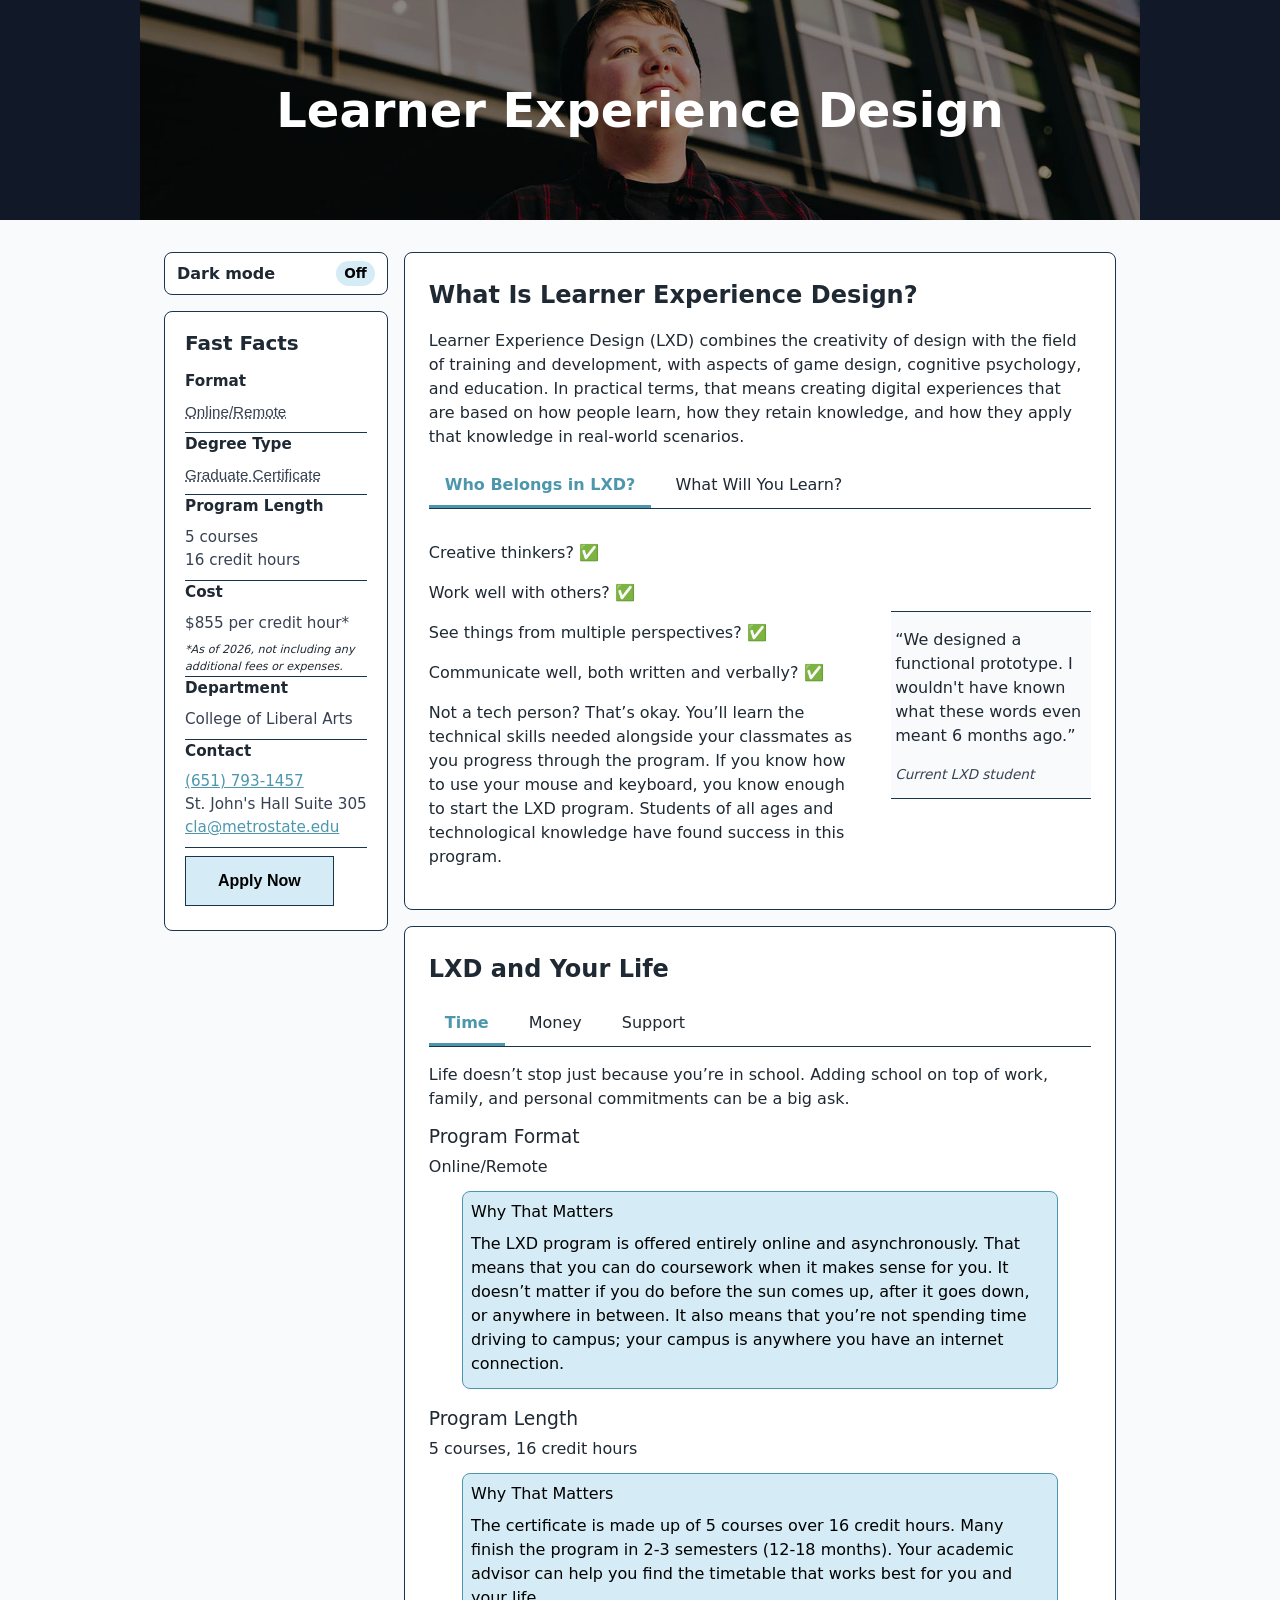
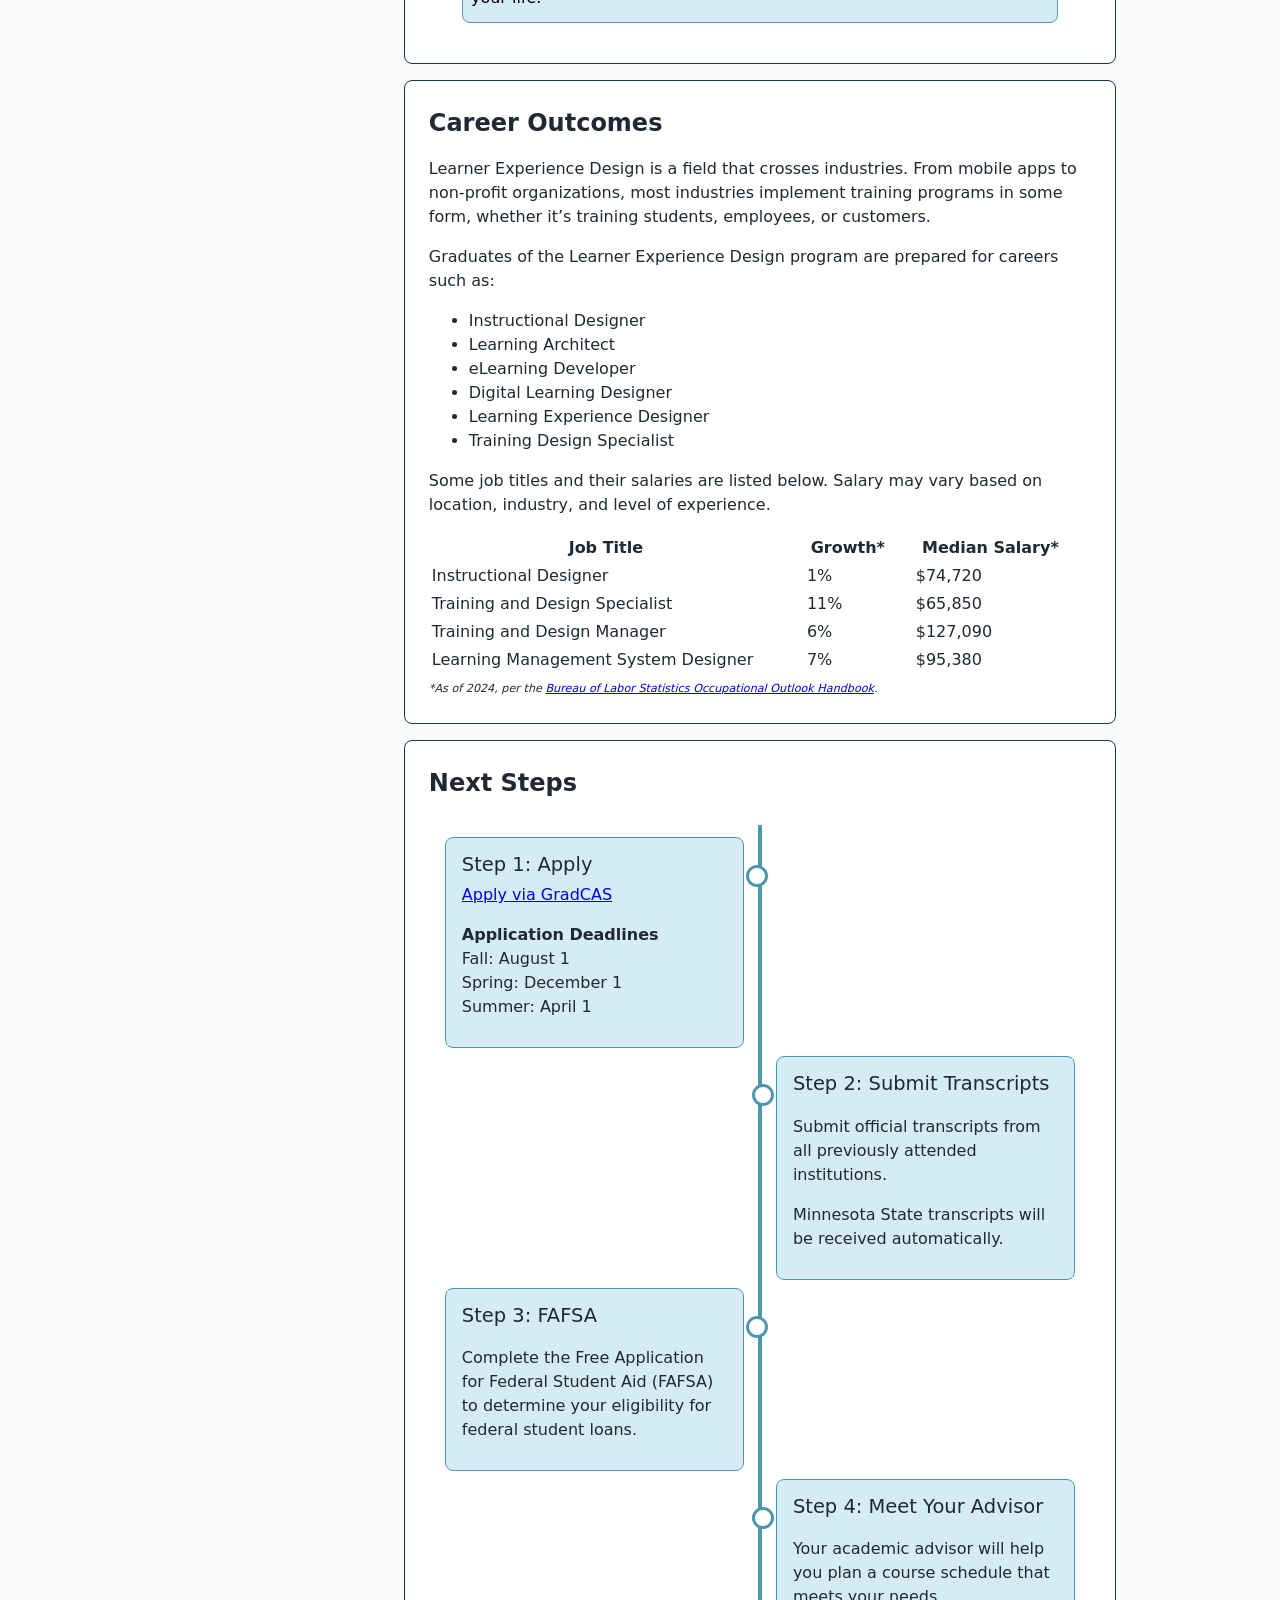
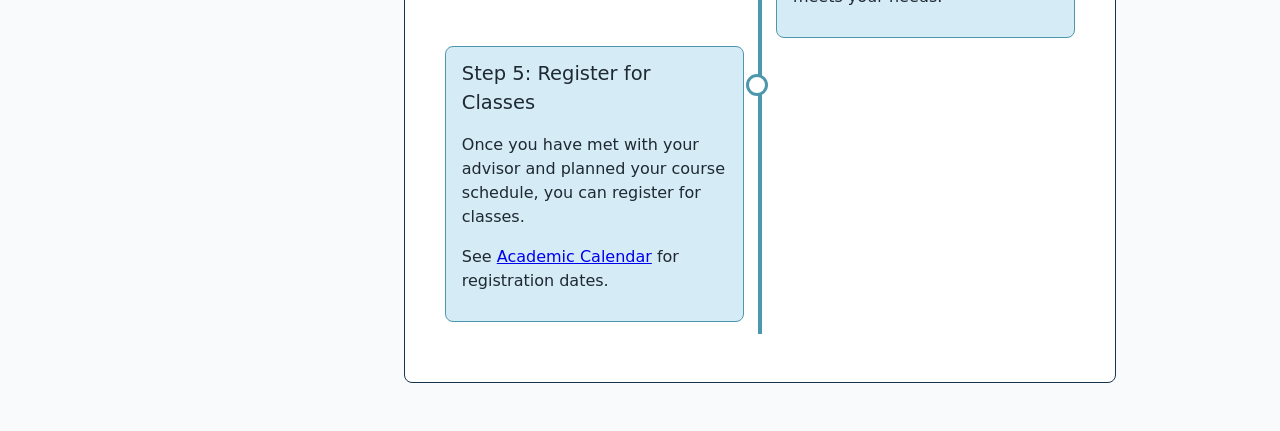
==== commit ead5793c: "Fix typos and spelling errors" ====
--- a/index.html
+++ b/index.html
@@ -133,11 +133,11 @@
                   <span class="left-aligned">
                   <p>
                     Creative thinkers? ✅</p>
-                    <p>Work well both with others? ✅</p>
-                    <p>Can see things from multiple perspectives? ✅</p>
+                    <p>Work well with others? ✅</p>
+                    <p>See things from multiple perspectives? ✅</p>
                     <p>Communicate well, both written and verbally? ✅</p>
                   <p>
-                    Not a tech person? That’s okay. You’ll learn the technical side alongside your classmates as you progress through the program. If you know how to use your mouse and keyboard, you know enough to start the LXD program. Students of all ages and technological knowledge have found success in this program.
+                    Not a tech person? That’s okay. You’ll learn the technical skills needed alongside your classmates as you progress through the program. If you know how to use your mouse and keyboard, you know enough to start the LXD program. Students of all ages and technological knowledge have found success in this program.
                   </p></span>
                   <div class="tab-quote">
                     <p>
@@ -153,7 +153,7 @@
           <div class="tab-info-learn">
             <p>The Learner Experience Design program is made up of five courses, all focused on getting you the skills you need to be successful in the field.</p>
             <div class="tab-enclosure-learn"><h3>Foundations of Learner Experience Design (4 credits)</h3>
-              <p>This course is an introduction to the topic, and teaches concepts and techniques from design principles, instructional design, user experience design, and learning and development.</p></div>
+              <p>This course is an introduction to the topic and teaches concepts and techniques from design principles, instructional design, user experience design, and learning and development.</p></div>
             <h3>User Experience and Design Thinking (4 credits)</h3>
               <p>This course focuses on user experience, with a user-centered approach. You’ll learn how to find what your learners need and want and test design solutions.</p>
             <div class="tab-enclosure-learn"><h3>Tools for Learner Experience Design (2 credits)</h3>
@@ -320,7 +320,7 @@
       <h3>Step 2: Submit Transcripts</h3>
       <span class="timeline-info">
       <p>Submit official transcripts from all previously attended institutions.</p>
-      <p>Minneosta State transcripts will be received automatically.</p>
+      <p>Minnesota State transcripts will be received automatically.</p>
       </span>
     </div>
   </div>  <div class="container left">
@@ -335,7 +335,7 @@
     <div class="content">
       <h3>Step 4: Meet Your Advisor</h3>
       <span class="timeline-info">
-      <p>Your academic advisor will help you plan a course schedule to best meet your needs.</p>
+      <p>Your academic advisor will help you plan a course schedule that meets your needs.</p>
       </span>
     </div>
   </div>
--- a/styles.css
+++ b/styles.css
@@ -535,6 +535,10 @@
   font-size: 1rem;
 } 
 
+.timeline h3 {
+  font-size: 1.217rem;
+}
+
 /* =====================================================
    Responsive
 ===================================================== */
@@ -621,4 +625,4 @@
 }
 
   
-}+}
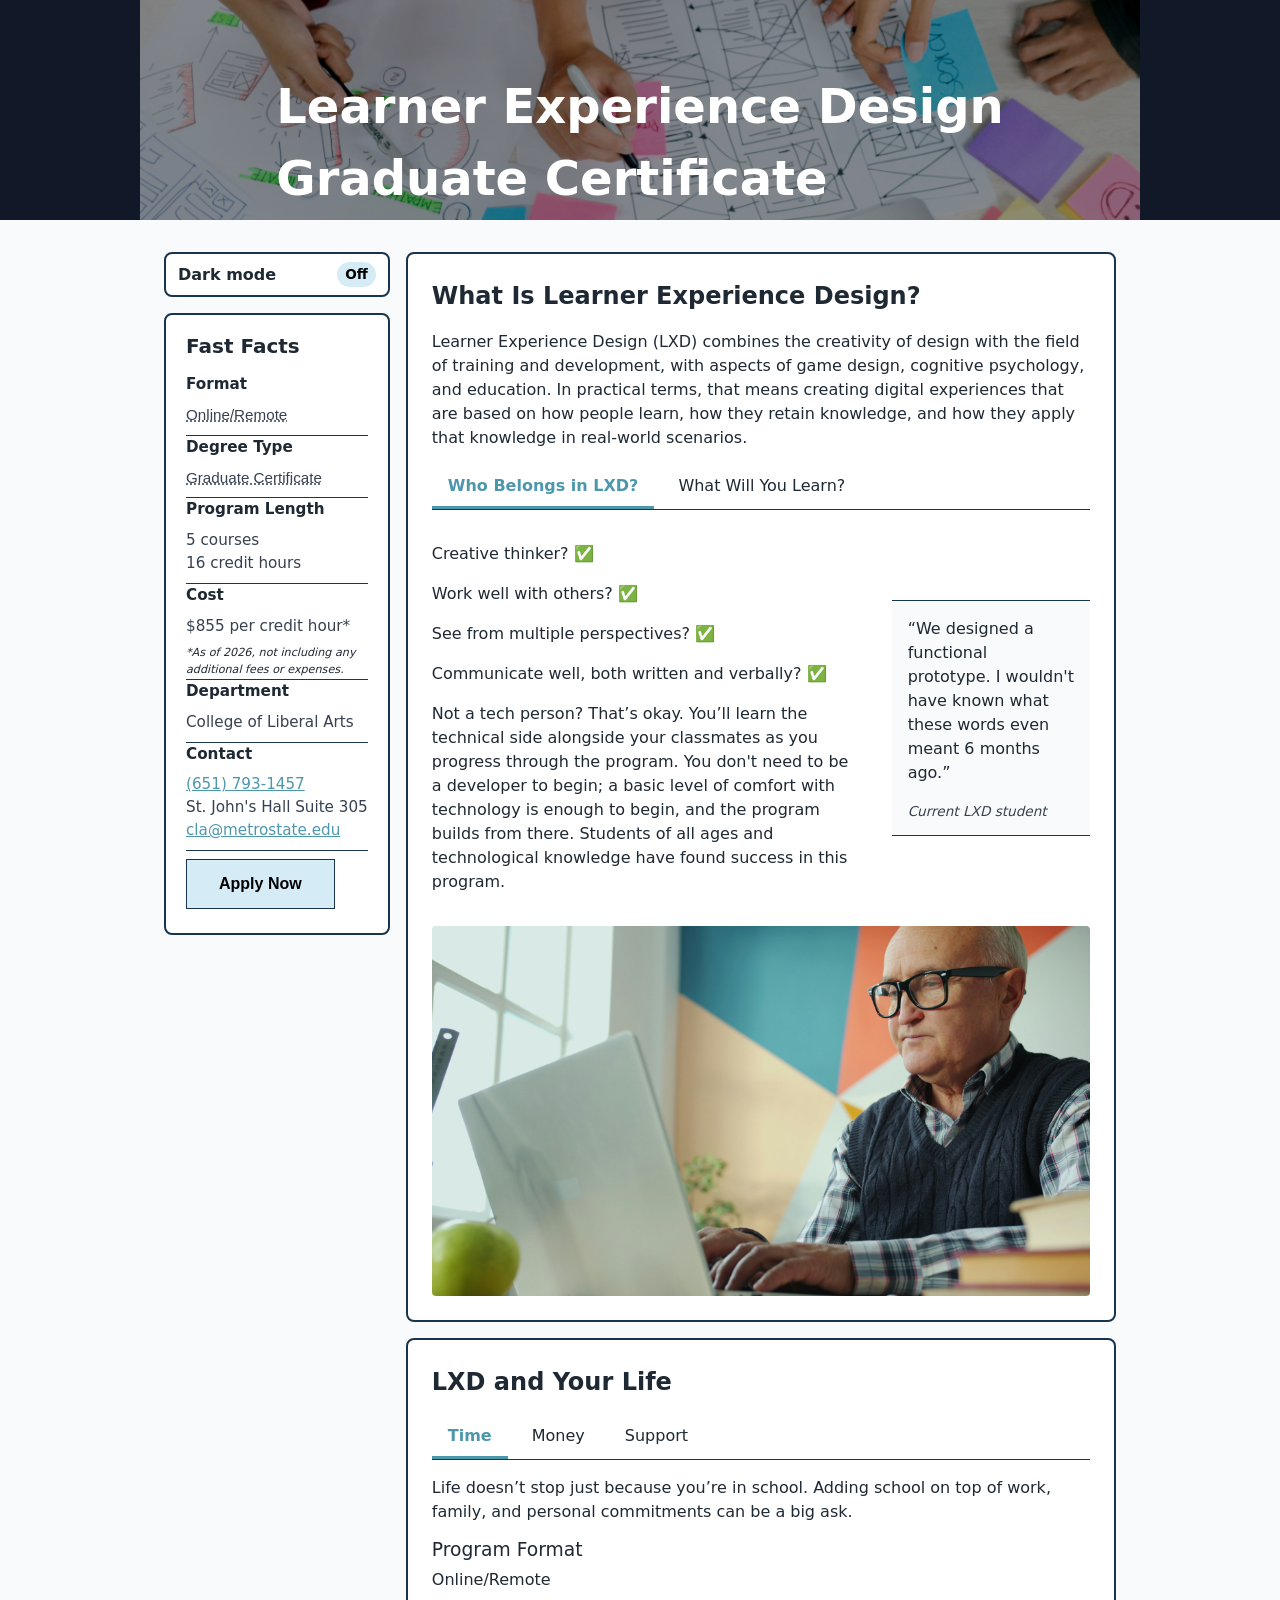
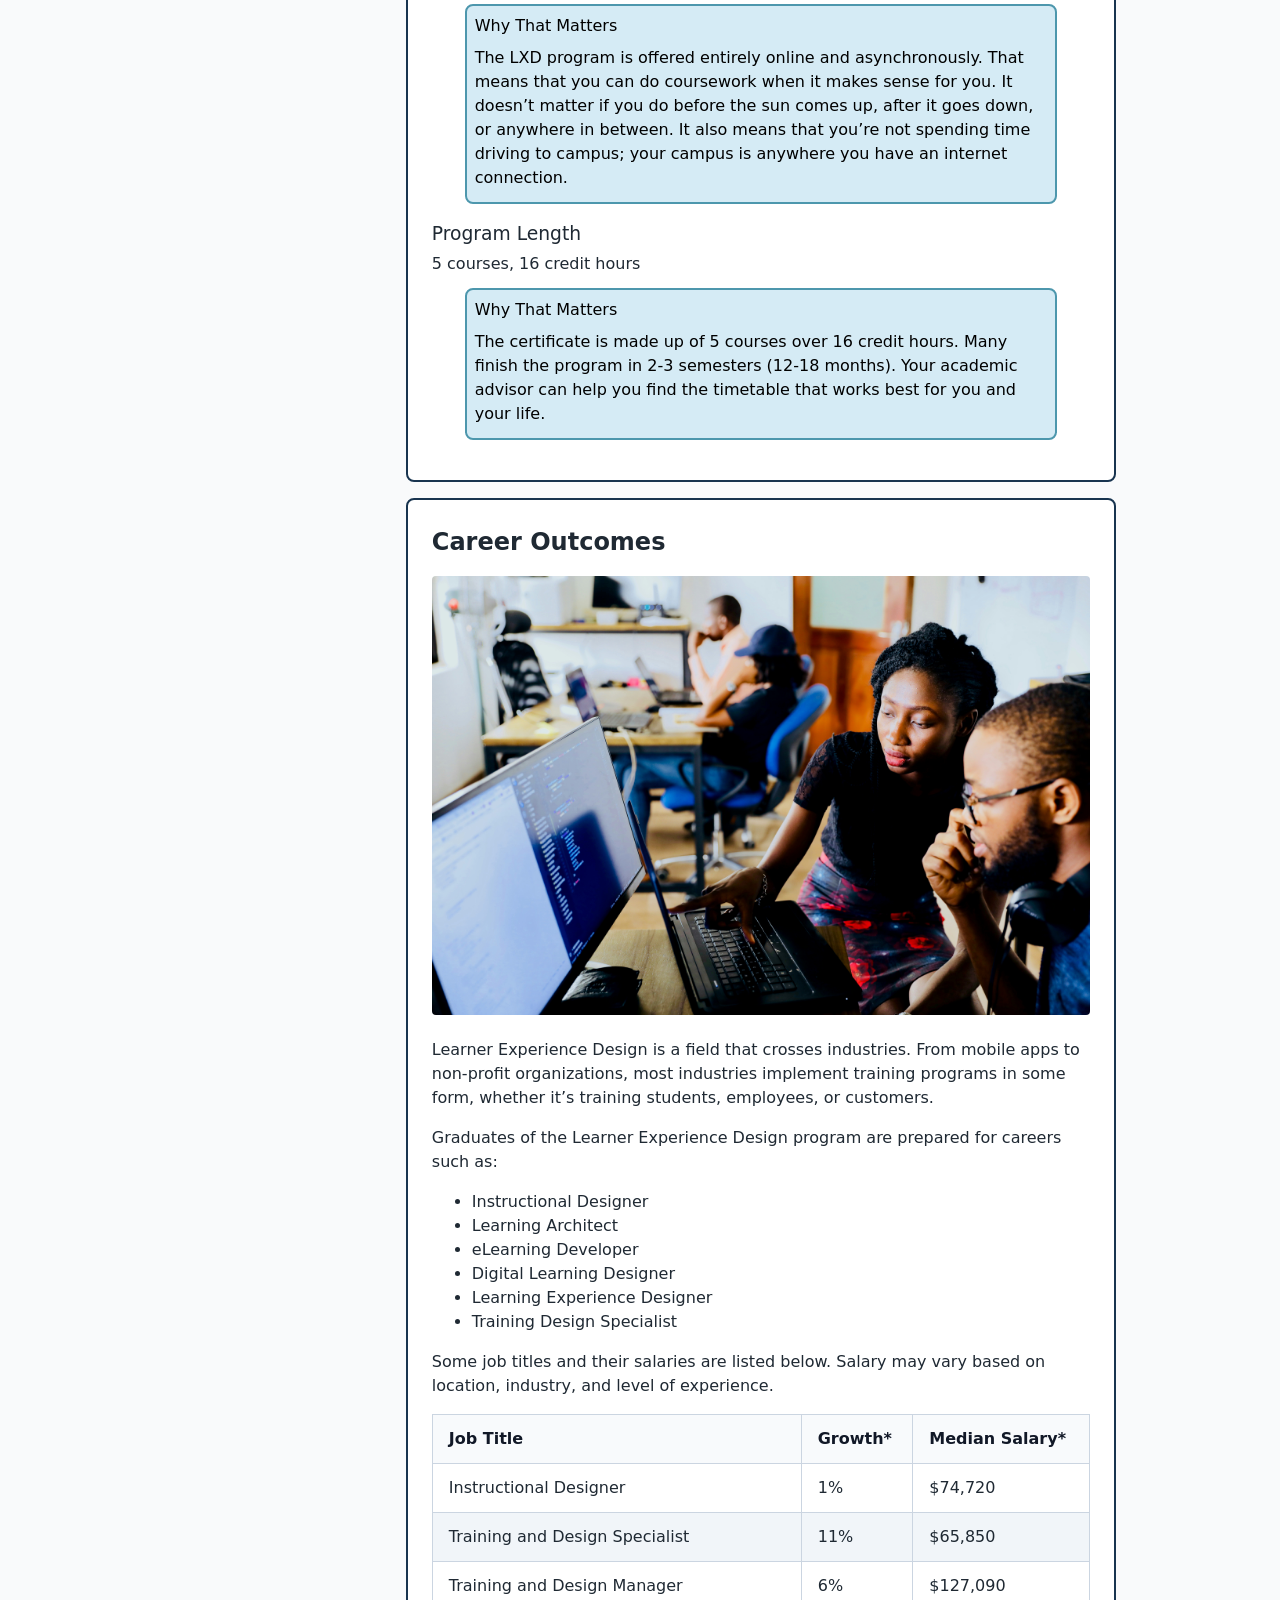
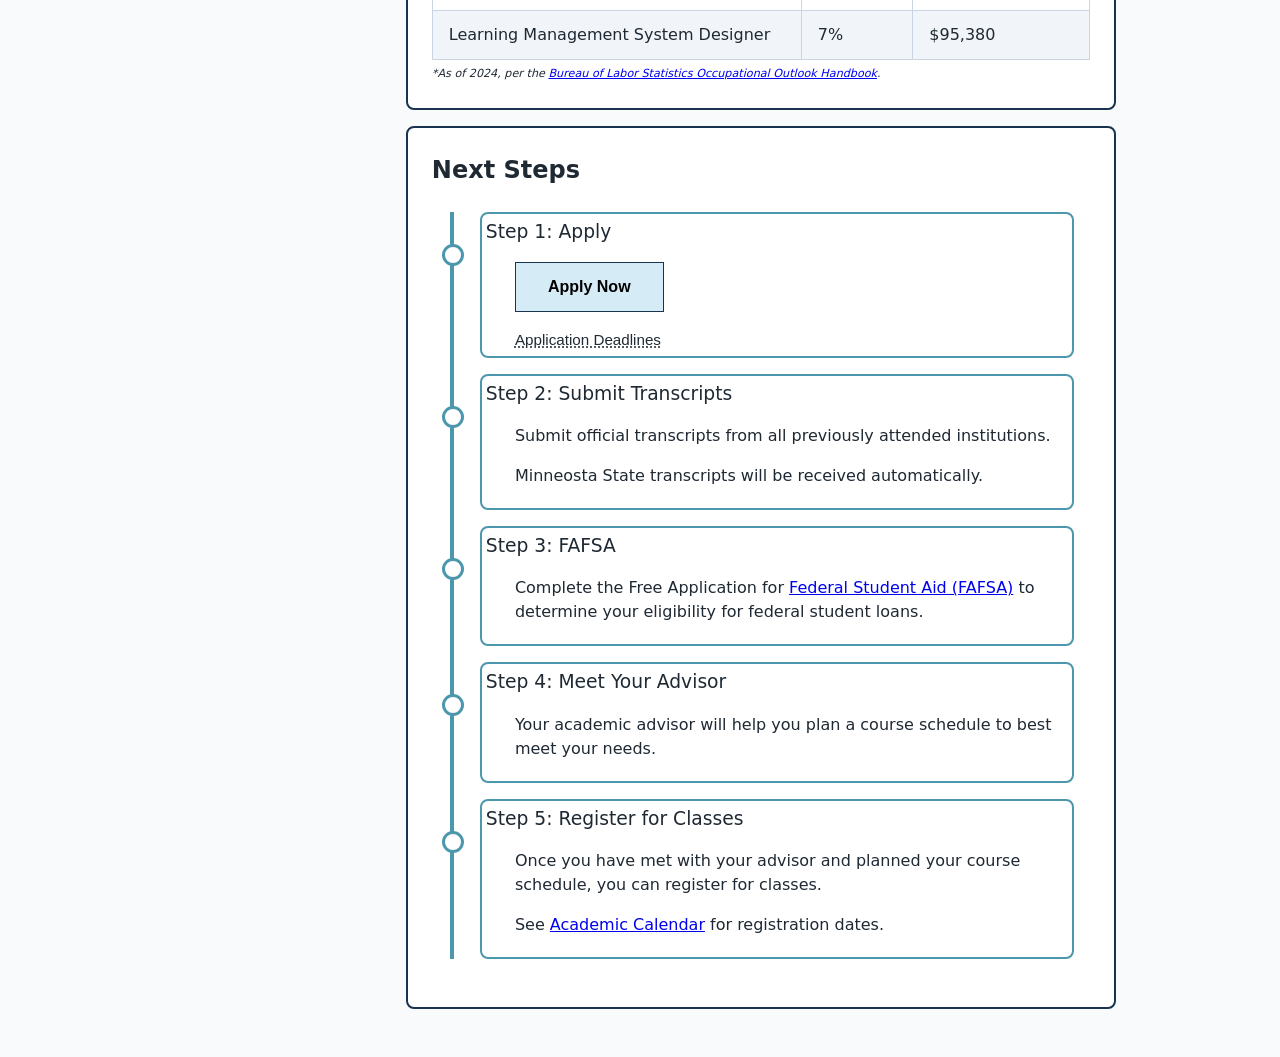
==== commit 8fb9cdd2: "Add files via upload Revisions following peer review feedback." ====
--- a/index.html
+++ b/index.html
@@ -6,7 +6,7 @@
   <title>Learner Experience Design</title>
 
   <link rel="stylesheet" href="styles.css" />
-  <link rel="stylesheet" href="https://www.w3schools.com/w3css/5/w3.css">
+  
 </head>
 
 <body>
@@ -17,7 +17,7 @@
 <header class="page-header" role="banner">
   <div class="page-header-inner">
     <div class="header-overlay">
-      <h1>Learner Experience Design</h1>
+      <h1>Learner Experience Design<br>Graduate Certificate</h1>
     </div>
   </div>
 </header>
@@ -103,7 +103,7 @@
   <section class="card">
     <h2>What Is Learner Experience Design?</h2>
       <p>
-        Learner Experience Design (LXD) combines the creativity of design with the field of training and development, with aspects of game design, cognitive psychology, and education. In practical terms, that means creating digital experiences that are based on how people learn, how they retain knowledge, and how they apply that knowledge in real-world scenarios.
+        Learner Experience Design (LXD) combines the creativity of design with the field of training and development, with aspects of game design, cognitive psychology, and education. In practical terms, that means creating digital experiences that are based on how people learn, how they retain knowledge, and how they apply that knowledge in real-world scenarios. 
       </p>
 
       <div class="tabs">
@@ -130,20 +130,25 @@
                  role="tabpanel"
                  aria-labelledby="lxd-fit-tab">
                  <div class="tab-info-row">
-                  <span class="left-aligned">
-                  <p>
-                    Creative thinkers? ✅</p>
-                    <p>Work well with others? ✅</p>
-                    <p>See things from multiple perspectives? ✅</p>
-                    <p>Communicate well, both written and verbally? ✅</p>
-                  <p>
-                    Not a tech person? That’s okay. You’ll learn the technical skills needed alongside your classmates as you progress through the program. If you know how to use your mouse and keyboard, you know enough to start the LXD program. Students of all ages and technological knowledge have found success in this program.
-                  </p></span>
-                  <div class="tab-quote">
+                  <div class="top-row">
+                    <div class="left-aligned">
                     <p>
-                      “We designed a functional prototype. I wouldn't have known what these words even meant 6 months ago.”</p>
-                      <p class="quote-attribution">Current LXD student</p>
+                      Creative thinker? ✅</p>
+                      <p>Work well with others? ✅</p>
+                      <p>See from multiple perspectives? ✅</p>
+                      <p>Communicate well, both written and verbally? ✅</p>
+                    <p>
+                      Not a tech person? That’s okay. You’ll learn the technical side alongside your classmates as you progress through the program. You don't need to be a developer to begin; a basic level of comfort with technology is enough to begin, and the program builds from there. Students of all ages and technological knowledge have found success in this program.
+                    </p>
+                    </div>
+                    <div class="tab-quote">
+                      <p>
+                        “We designed a functional prototype. I wouldn't have known what these words even meant 6 months ago.”</p>
+                        <p class="quote-attribution">Current LXD student</p>
+                    </div>
                   </div>
+                  <img src="fit-image.jpg" alt="Older adult working on a laptop. Photo by Vitaly Gariev on Unsplash." class="tab-image">
+                  
         </section>
 
         <section id="lxd-learn"
@@ -151,16 +156,17 @@
                  role="tabpanel"
                  aria-labelledby="lxd-learn-tab">
           <div class="tab-info-learn">
-            <p>The Learner Experience Design program is made up of five courses, all focused on getting you the skills you need to be successful in the field.</p>
-            <div class="tab-enclosure-learn"><h3>Foundations of Learner Experience Design (4 credits)</h3>
-              <p>This course is an introduction to the topic and teaches concepts and techniques from design principles, instructional design, user experience design, and learning and development.</p></div>
-            <h3>User Experience and Design Thinking (4 credits)</h3>
-              <p>This course focuses on user experience, with a user-centered approach. You’ll learn how to find what your learners need and want and test design solutions.</p>
-            <div class="tab-enclosure-learn"><h3>Tools for Learner Experience Design (2 credits)</h3>
+            <p>The Learner Experience Design Graduate Certificate is made up of <b>five courses</b>, all focused on getting you the skills you need to be successful in the field.</p>
+            <h3>Courses</h3>
+            <div class="tab-enclosure-learn"><h4>Foundations of Learner Experience Design (4 credits)</h4>
+              <p>This course is an introduction to the topic, and teaches concepts and techniques from design principles, instructional design, user experience design, and learning and development.</p></div>
+            <div class="tab-enclosure-learn"><h4>User Experience and Design Thinking (4 credits)</h4>
+              <p>This course focuses on user experience, with a user-centered approach. You’ll learn how to find what your learners need and want and test design solutions.</p></div>
+            <div class="tab-enclosure-learn"><h4>Tools for Learner Experience Design (2 credits)</h4>
               <p>This course focuses on the eLearning tools you will actually use in your career. You will use these tools to create real learning experiences to meet the needs of an intended audience.</p></div>
-            <h3>Strategies for Learner Experience Design (2 credits)</h3>
-                <p>This course is about the strategies and tools you will use to promote learner retention. It covers several strategies, all with an underlying emphasis on personalization and design.</p>
-            <div class="tab-enclosure-learn"><h3>Elective (4 credits)</h3>
+            <div class="tab-enclosure-learn"><h4>Strategies for Learner Experience Design (2 credits)</h4>
+                <p>This course is about the strategies and tools you will use to promote learner retention. It covers several strategies, all with an underlying emphasis on personalization and design.</p></div>
+            <div class="tab-enclosure-learn tab-enclosure-learn-end"><h4>Elective (4 credits)</h4>
                 <p>Your academic advisor will help you find which elective is best for you. Recommended classes will help support and elevate your knowledge, with topics including editing, project management, technical communication, and more.</p></div>
           </div>
         </section>
@@ -255,6 +261,7 @@
 
     <section class="card">
       <h2>Career Outcomes</h2>
+      <img src="outcomes-image.jpg" alt="Students collaborating around a computer during a hands-on activity. Photo by Desola Lanre-Ologun on Unsplash." class="tab-image">
       <p>Learner Experience Design is a field that crosses industries. From mobile apps to non-profit organizations, most industries implement training programs in some form, whether it’s training students, employees, or customers.</p>
       <p>Graduates of the Learner Experience Design program are prepared for careers such as:</p>
       <ul>
@@ -303,49 +310,52 @@
     <section class="card">
       <h2>Next Steps</h2>
       <div class="timeline">
-  <div class="container left">
+  <div class="container">
     <div class="content">
       <h3>Step 1: Apply</h3>
-      <a href="https://metrostate.edu/apply-now" target="_blank">Apply via GradCAS</a>
-      <span class="timeline-info">
-      <p><b>Application Deadlines</b><br>
-      Fall: August 1<br>
-      Spring: December 1<br>
-      Summer: April 1</p>
-      </span>
-    </div>
-  </div>
-  <div class="container right">
+      <div class="timeline-info"><p><a href="https://metrostate.edu/apply-now" target="_blank"><button class="fact-button">Apply Now</button></a></p>
+          <span class="popover-wrap">
+            <button class="popover-trigger" aria-describedby="deadline-info">Application Deadlines</button>
+              <div id="deadline-info" class="popover" role="tooltip" aria-hidden="true">
+                Fall: August 1<br>
+                Spring: December 1<br>
+                Summer: April 1</div>
+          </span>
+      </div>
+    </div>
+  </div>
+  <div class="container">
     <div class="content">
       <h3>Step 2: Submit Transcripts</h3>
-      <span class="timeline-info">
+      <div class="timeline-info">
       <p>Submit official transcripts from all previously attended institutions.</p>
-      <p>Minnesota State transcripts will be received automatically.</p>
-      </span>
-    </div>
-  </div>  <div class="container left">
+      <p>Minneosta State transcripts will be received automatically.</p>
+      </div>
+    </div>
+  </div>
+  <div class="container">
     <div class="content">
       <h3>Step 3: FAFSA</h3>
-      <span class="timeline-info">
-      <p>Complete the Free Application for Federal Student Aid (FAFSA) to determine your eligibility for federal student loans.</p>
-      </span>
-    </div>
-  </div>
-  <div class="container right">
+      <div class="timeline-info">
+      <p>Complete the Free Application for <a href="https://www.fafsa.gov" target="_blank">Federal Student Aid (FAFSA)</a> to determine your eligibility for federal student loans.</p>
+      </div>
+    </div>
+  </div>
+  <div class="container">
     <div class="content">
       <h3>Step 4: Meet Your Advisor</h3>
-      <span class="timeline-info">
-      <p>Your academic advisor will help you plan a course schedule that meets your needs.</p>
-      </span>
-    </div>
-  </div>
-    <div class="container left">
+      <div class="timeline-info">
+      <p>Your academic advisor will help you plan a course schedule to best meet your needs.</p>
+      </div>
+    </div>
+  </div>
+    <div class="container">
     <div class="content">
       <h3>Step 5: Register for Classes</h3>
-      <span class="timeline-info">
+      <div class="timeline-info">
       <p>Once you have met with your advisor and planned your course schedule, you can register for classes.</p>
       <p>See <a href="https://www.metrostate.edu/academics/calendar" target="_blank">Academic Calendar</a> for registration dates.</p>
-      </span>
+      </div>
     </div>
   </div>
 </div>
--- a/styles.css
+++ b/styles.css
@@ -27,6 +27,17 @@
    --popover-bg: #ffffff;
    --popover-text: #000000;
    --popover-border: none;
+
+   /* Tables */
+   --table-bg: #ffffff;
+   --table-alt-bg: #f1f5f9;
+   --table-border: #cbd5e1;
+   --table-hover-bg: #e2e8f0;
+   --table-head-bg: #f8fafc;
+   --table-head-text: #111827;
+
+   /*Border Size*/
+   --border-weight: 2px;
 }
 
 /* Dark theme overrides */
@@ -52,6 +63,17 @@
    --popover-bg: #000000;
    --popover-text: #F0F1EA;
    --popover-border: 1px solid #D5EBF5;
+
+   /* Tables */
+   --table-bg: #020617;
+   --table-alt-bg: #0c172f;
+   --table-border: #18344F;
+   --table-hover-bg: #113051;
+   --table-head-bg: #061329;
+   --table-head-text: #e5e7eb;
+
+      /*Border Size*/
+   --border-weight: 3px;
 }
 
 /* =====================================================
@@ -104,21 +126,21 @@
   max-width: 1000px;
   margin: 0 auto;
   height: 220px;
-  background: url("CCSPA.jpg") center / cover no-repeat;
+  background: url("lxd-header.jpg") center / cover no-repeat;
   position: relative;
 }
 
 .header-overlay {
   position: absolute;
   inset: 0;
-  background: rgba(0, 0, 0, 0.45);
+  background: rgba(0, 0, 0, .45);
   display: flex;
   align-items: center;
   justify-content: center;
 }
 
 .header-overlay h1 {
-  margin: 0;
+  margin: 4rem 0 0 0;
   font-size: clamp(2rem, 4vw, 3rem);
   color: #ffffff;
 }
@@ -162,7 +184,7 @@
 
   background: var(--bg-surface);
   color: var(--text-primary);
-  border: 1px solid var(--border-default);
+  border: var(--border-weight) solid var(--border-default);
   border-radius: 8px;
 
   padding: 0.5rem 0.75rem;
@@ -203,7 +225,7 @@
 
 .fast-facts {
   background: var(--bg-surface);
-  border: 1px solid var(--border-default);
+  border: var(--border-weight) solid var(--border-default);
   border-radius: 8px;
   padding: 1rem 1.25rem;
   align-self: start;
@@ -285,7 +307,7 @@
 
 .card {
   background: var(--bg-surface);
-  border: 1px solid var(--border-default);
+  border: var(--border-weight) solid var(--border-default);
   border-radius: 8px;
   padding: 1.5rem;
   margin-bottom: 1rem;
@@ -342,19 +364,21 @@
   padding: 0 .5rem 0rem 0.5rem;
   color: var(--tab-matters-text);
   background: var(--tab-matters-bg);
-  border: 1px solid var(--tab-matters-border);
+  border: var(--border-weight) solid var(--tab-matters-border);
   border-radius: 8px;
 }
 
 .tab-enclosure-learn {
   padding: 0 .5rem 0rem 0.5rem;
   color: var(--tab-matters-text);
-  background: var(--tab-matters-bg);
-  border: 1px solid var(--tab-matters-border);
-  border-radius: 8px;
-}
-
-.tab-info-learn h3 {
+  border-bottom: 1px solid var(--border-default);
+}
+
+.tab-enclosure-learn-end {
+  border-bottom: 0px;
+}
+
+.tab-info-learn h4 {
   font-size: 1.217rem;
 }
 
@@ -376,6 +400,11 @@
 }
 
 .tab-info-row {
+  display: flex;
+  flex-direction: column;
+}
+
+.top-row {
   display: flex;
   flex-direction: row;
 }
@@ -393,7 +422,14 @@
   border-top: 1px solid var(--border-default);
   border-bottom: 1px solid var(--border-default);
   background: var(--bg-page);
-  padding: 0 .25rem;
+  padding: 0 1rem;
+}
+
+.tab-image {
+  width: 100%;
+  height: auto;
+  margin-top: 1rem;
+  border-radius: 4px;
 }
 
 .quote-attribution {
@@ -406,10 +442,33 @@
 /* Tables */
 .career-table {
   width: 100%;
-}
-
-.career-table th, td {
-  padding-right: 1.5rem;
+  border-collapse: collapse;
+  background: var(--table-bg);
+  color: var(--text-primary);
+}
+
+.career-table th,
+.career-table td {
+  padding: 0.75rem 1rem;
+  text-align: left;
+  border: 1px solid var(--table-border);
+}
+
+.career-table th {
+  background: var(--table-head-bg);
+  color: var(--table-head-text);
+}
+
+.career-table.w3-striped tbody tr:nth-child(even) {
+  background: var(--table-alt-bg);
+}
+
+.career-table.w3-hoverable tbody tr:hover {
+  background: var(--table-hover-bg);
+}
+
+.career-table.w3-bordered {
+  border: 1px solid var(--table-border);
 }
 
 /* =====================================================
@@ -462,8 +521,7 @@
   width: 12px;
   height: 12px;
   background: var(--popover-bg);
-  border-top: var(--popover-border);
-  border-left: var(--popover-border);
+  border: var(--popover-border);
   transform: rotate(45deg);
   left: -6px;
   top: calc(50% - 6px);
@@ -477,7 +535,7 @@
   position: relative;
   max-width: 800px;
   margin: 1.5rem auto;
-  padding: .5rem 0;
+  padding: 0rem 0;
 }
 
 /* Vertical line */
@@ -488,14 +546,15 @@
   background-color: var(--tab-matters-border);
   top: 0;
   bottom: 0;
-  left: 50%;
+  left: 20px;
   margin-left: -2px;
 }
 
 .container {
-  padding: .25rem 1rem;
+  padding: 0rem 1rem 0rem 3rem;
+  width: 100%;
   position: relative;
-  width: 50%;
+  left: 0;
 }
 
 /* Timeline dots */
@@ -504,7 +563,7 @@
   position: absolute;
   width: 16px;
   height: 16px;
-  right: -8px;
+  left: 10px;
   background-color: var(--bg-surface);
   border: 3px solid var(--tab-matters-border);
   top: 2rem;
@@ -517,27 +576,21 @@
 }
 
 .right {
-  left: 50%;
-}
-
-.right::after {
-  left: -8px;
+  left: 0;
 }
 
 .content {
-  padding: .75rem 1rem;
-  background-color: var(--tab-matters-bg);
-  border: 1px solid var(--tab-matters-border);
+  padding: .25rem .25rem;
+  background-color: var(--bg-surface);
+  border: var(--border-weight) solid var(--tab-matters-border);
   border-radius: 8px;
+  margin-bottom: 1rem;
 }
 
 .timeline-info {
   font-size: 1rem;
+  margin-left: 5%;
 } 
-
-.timeline h3 {
-  font-size: 1.217rem;
-}
 
 /* =====================================================
    Responsive
@@ -596,33 +649,18 @@
     flex-direction: column;
   }
 
+  .top-row {
+    display: flex;
+    flex-direction: column;
+  }
+
   .left-aligned {
     max-width: 100%;
   }
 
-  
-.timeline::after {
-  left: 20px; /* Move vertical line to the left */
-}
-
-.container {
-  width: 100%;
-  padding-left: 3rem;
-  padding-right: 1rem;
-}
-
-.container::after {
-  left: 12px; /* Align dots with the vertical line */
-}
-
-.left,
-.right {
-  left: 0;
-}
-
-.content {
-  margin-bottom: 1rem;
-}
-
-  
-}
+  .tab-quote {
+    order: -1;
+    max-width: 100%;
+  }
+
+}
